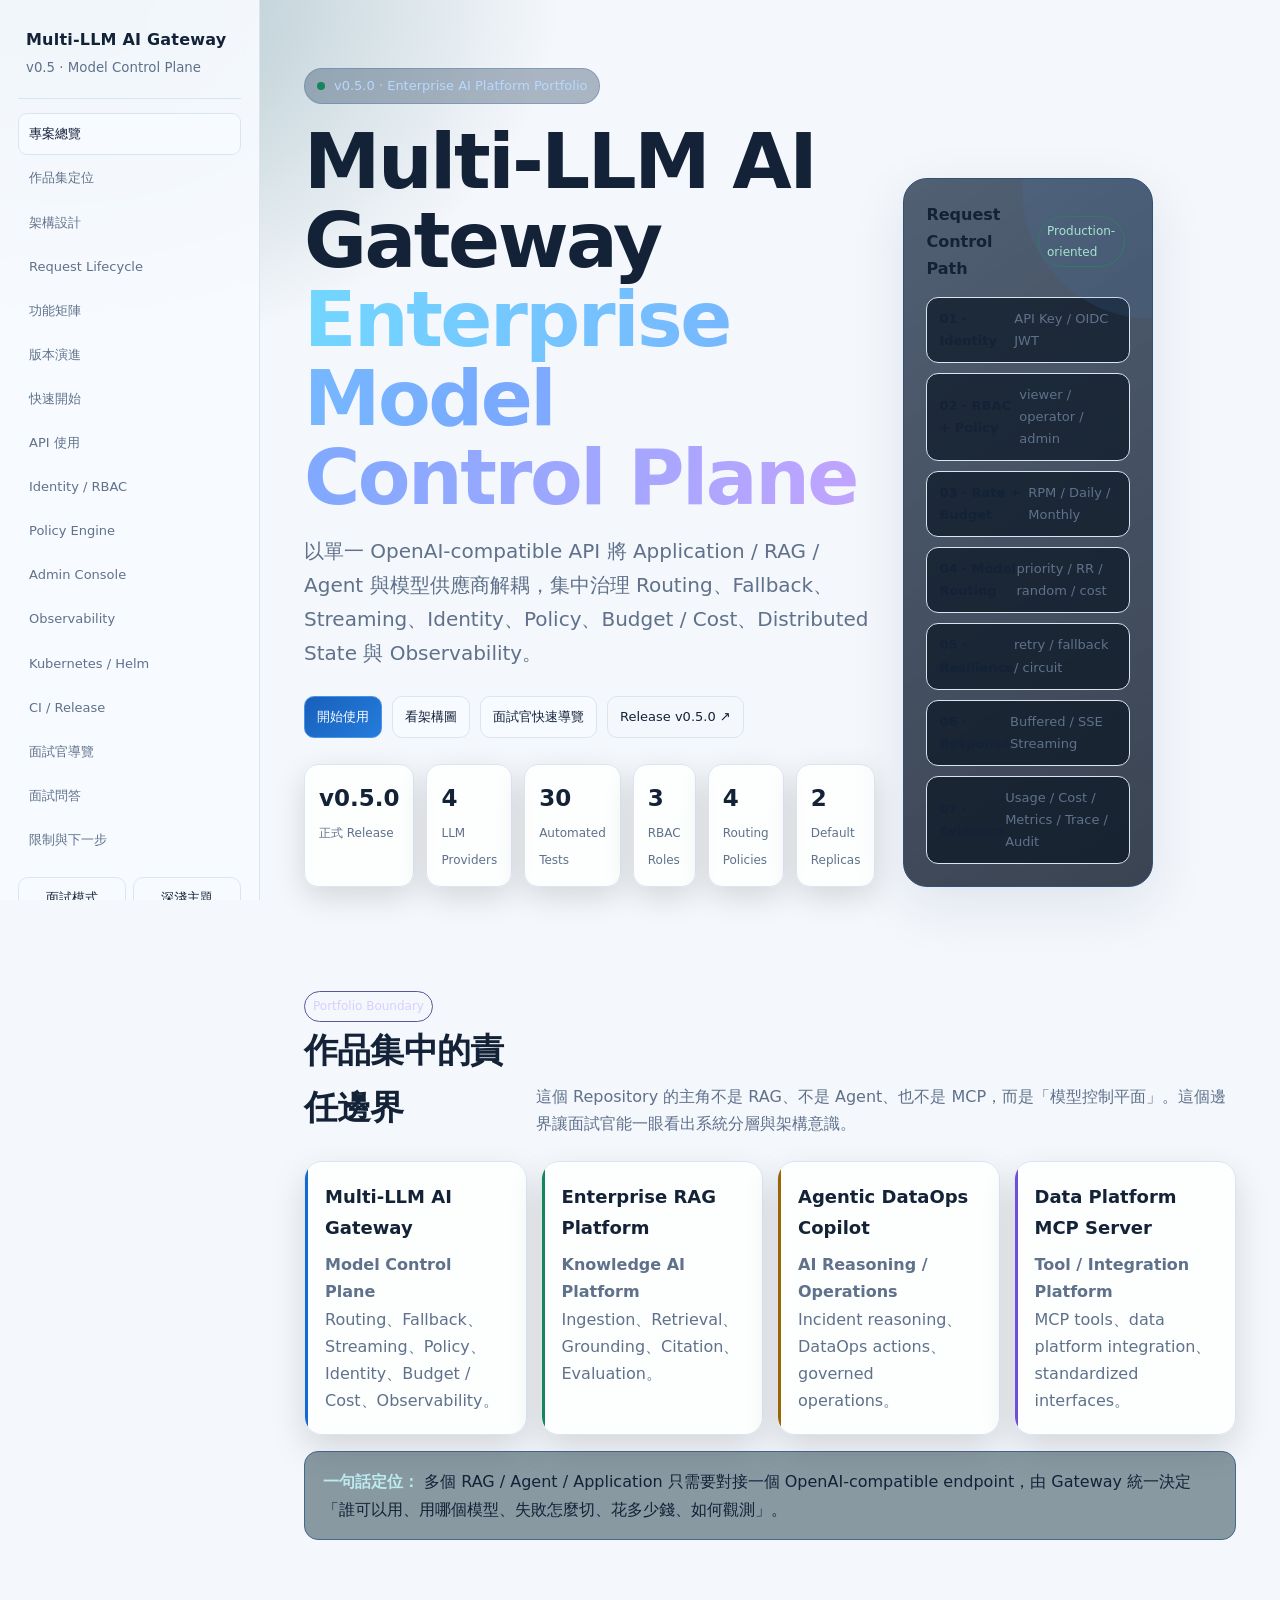
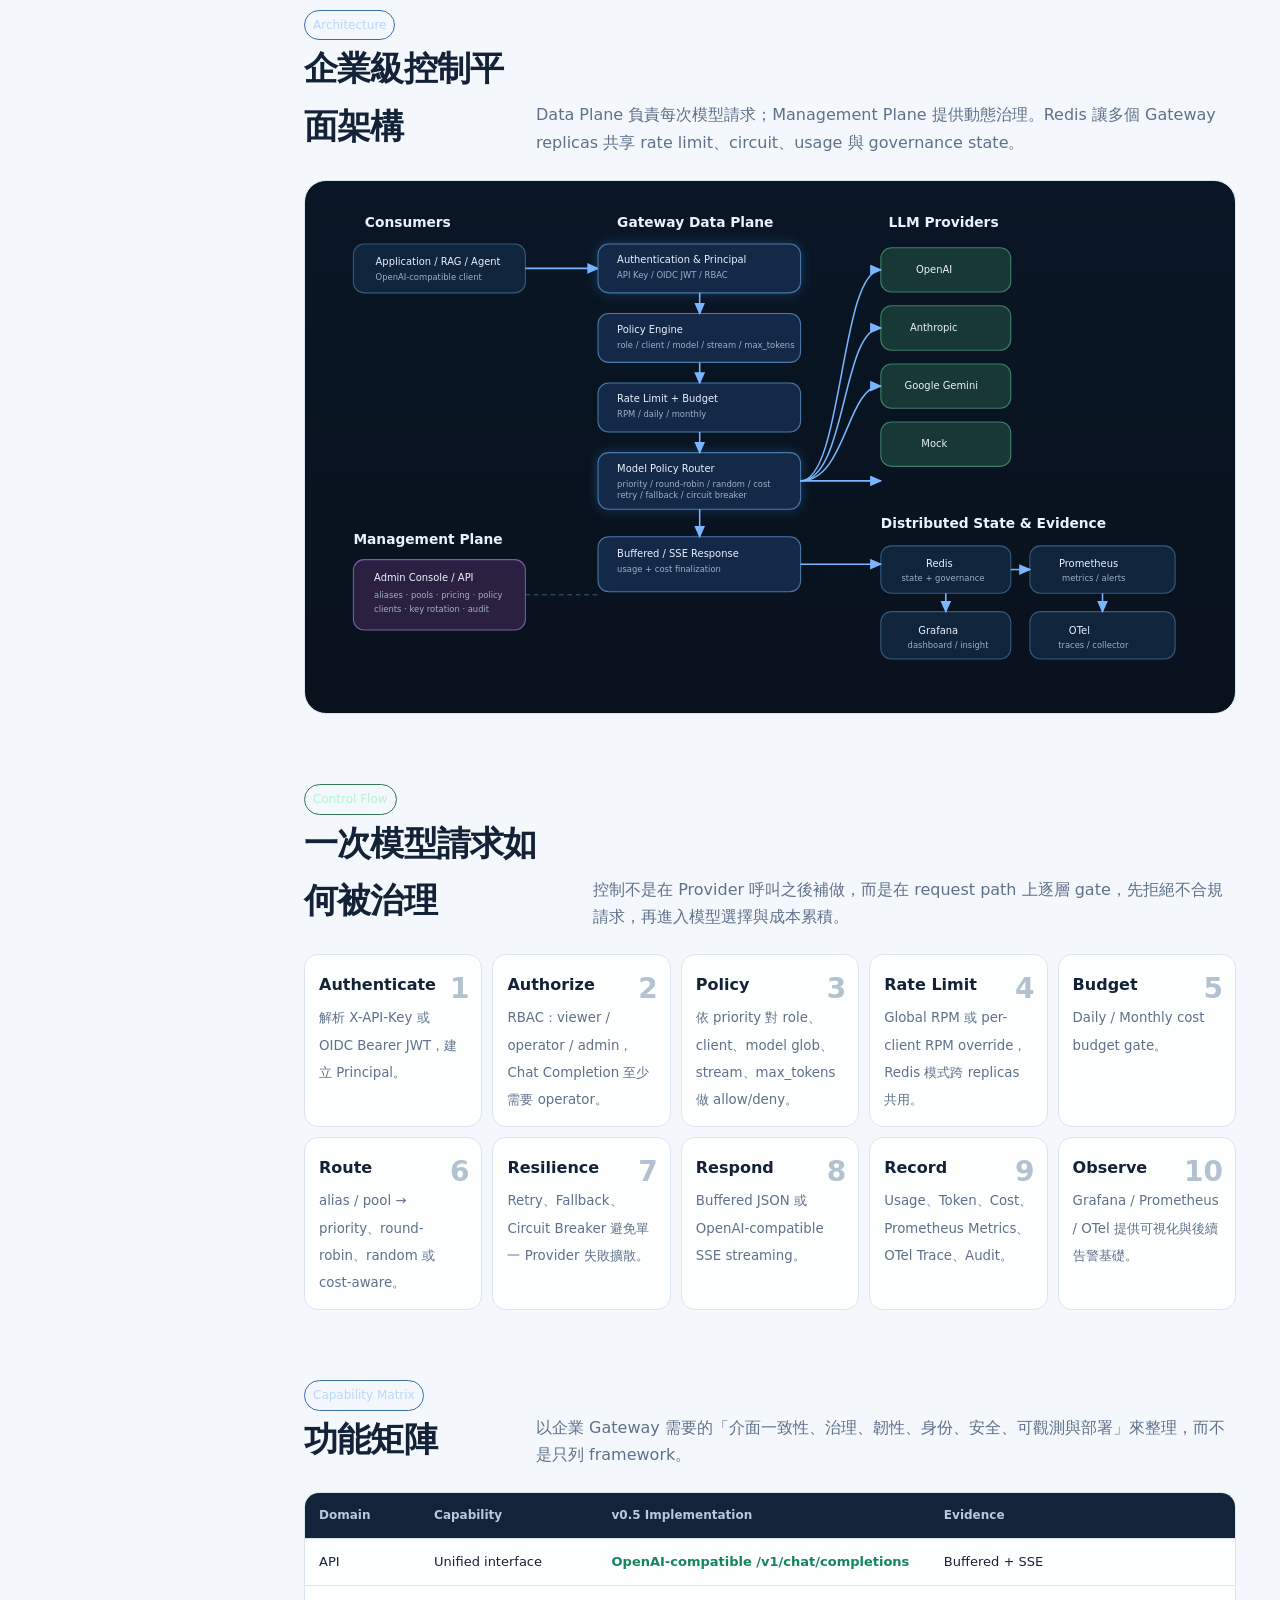
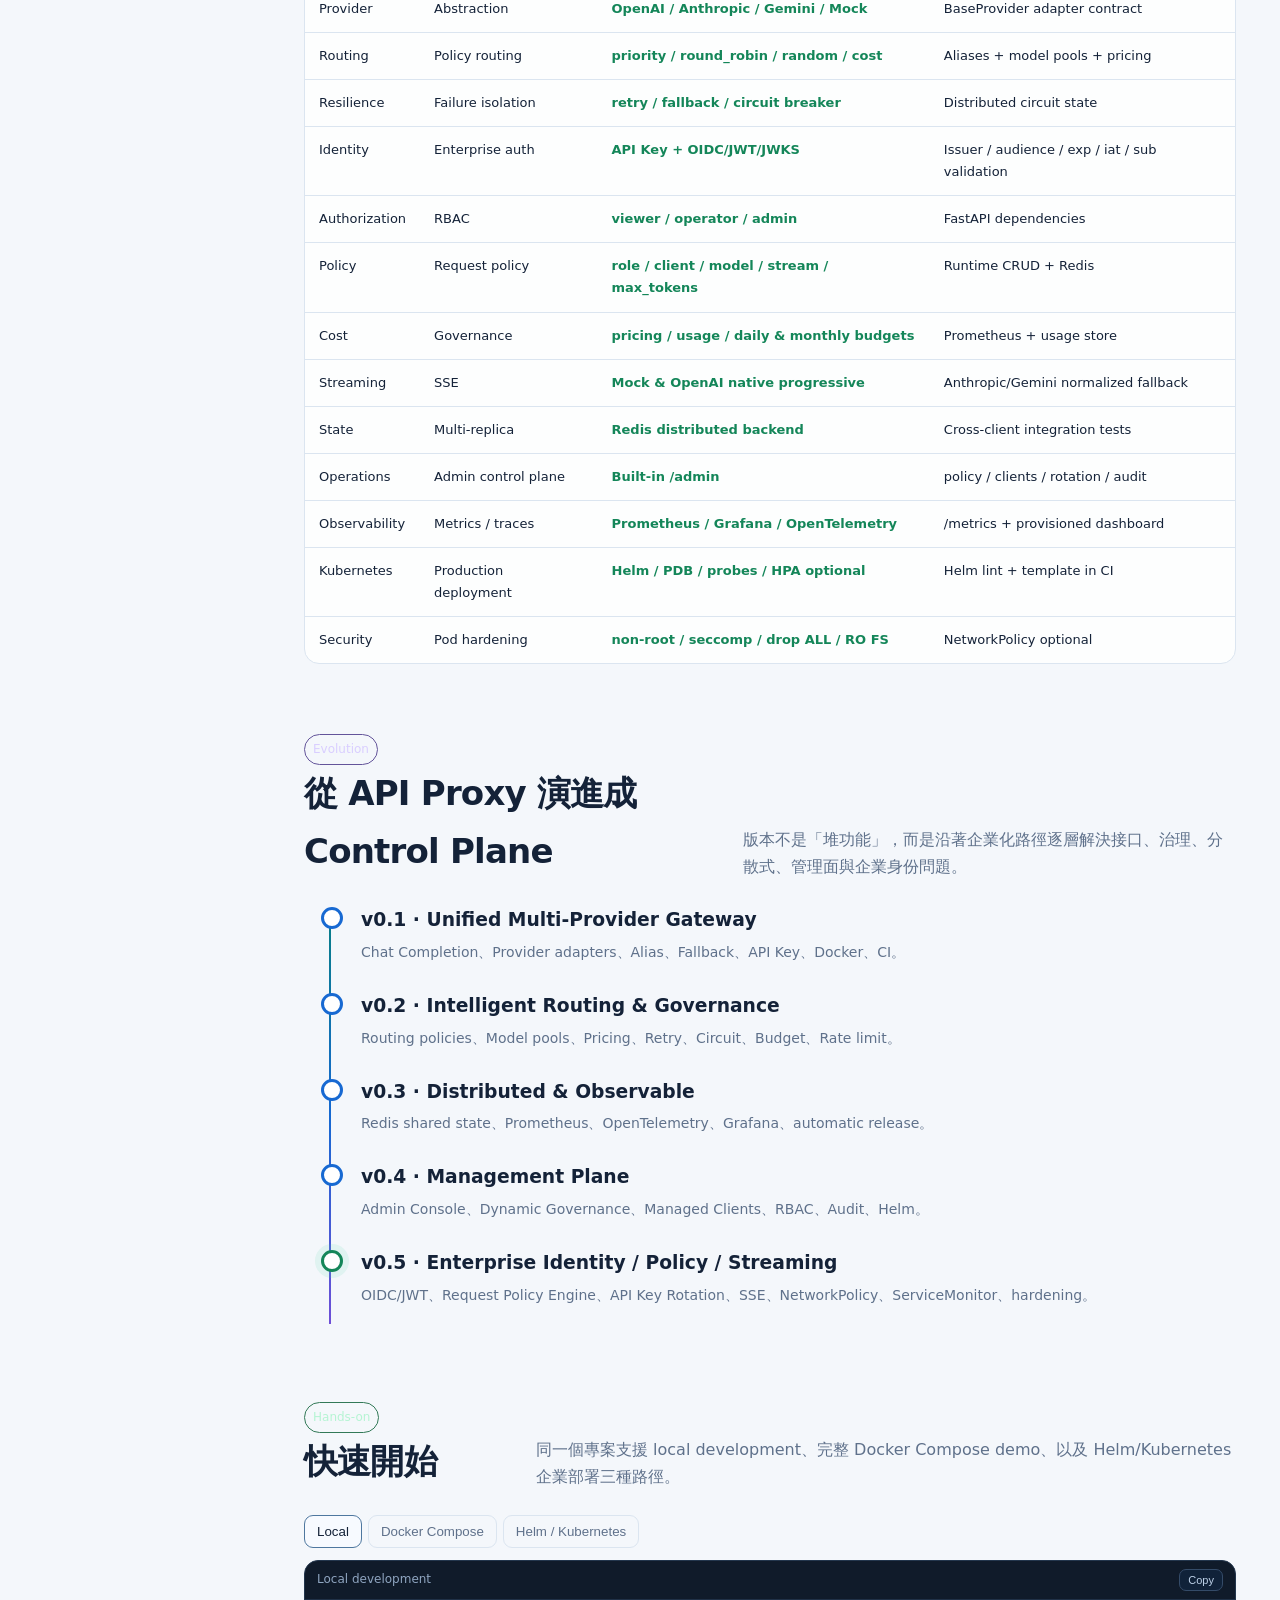
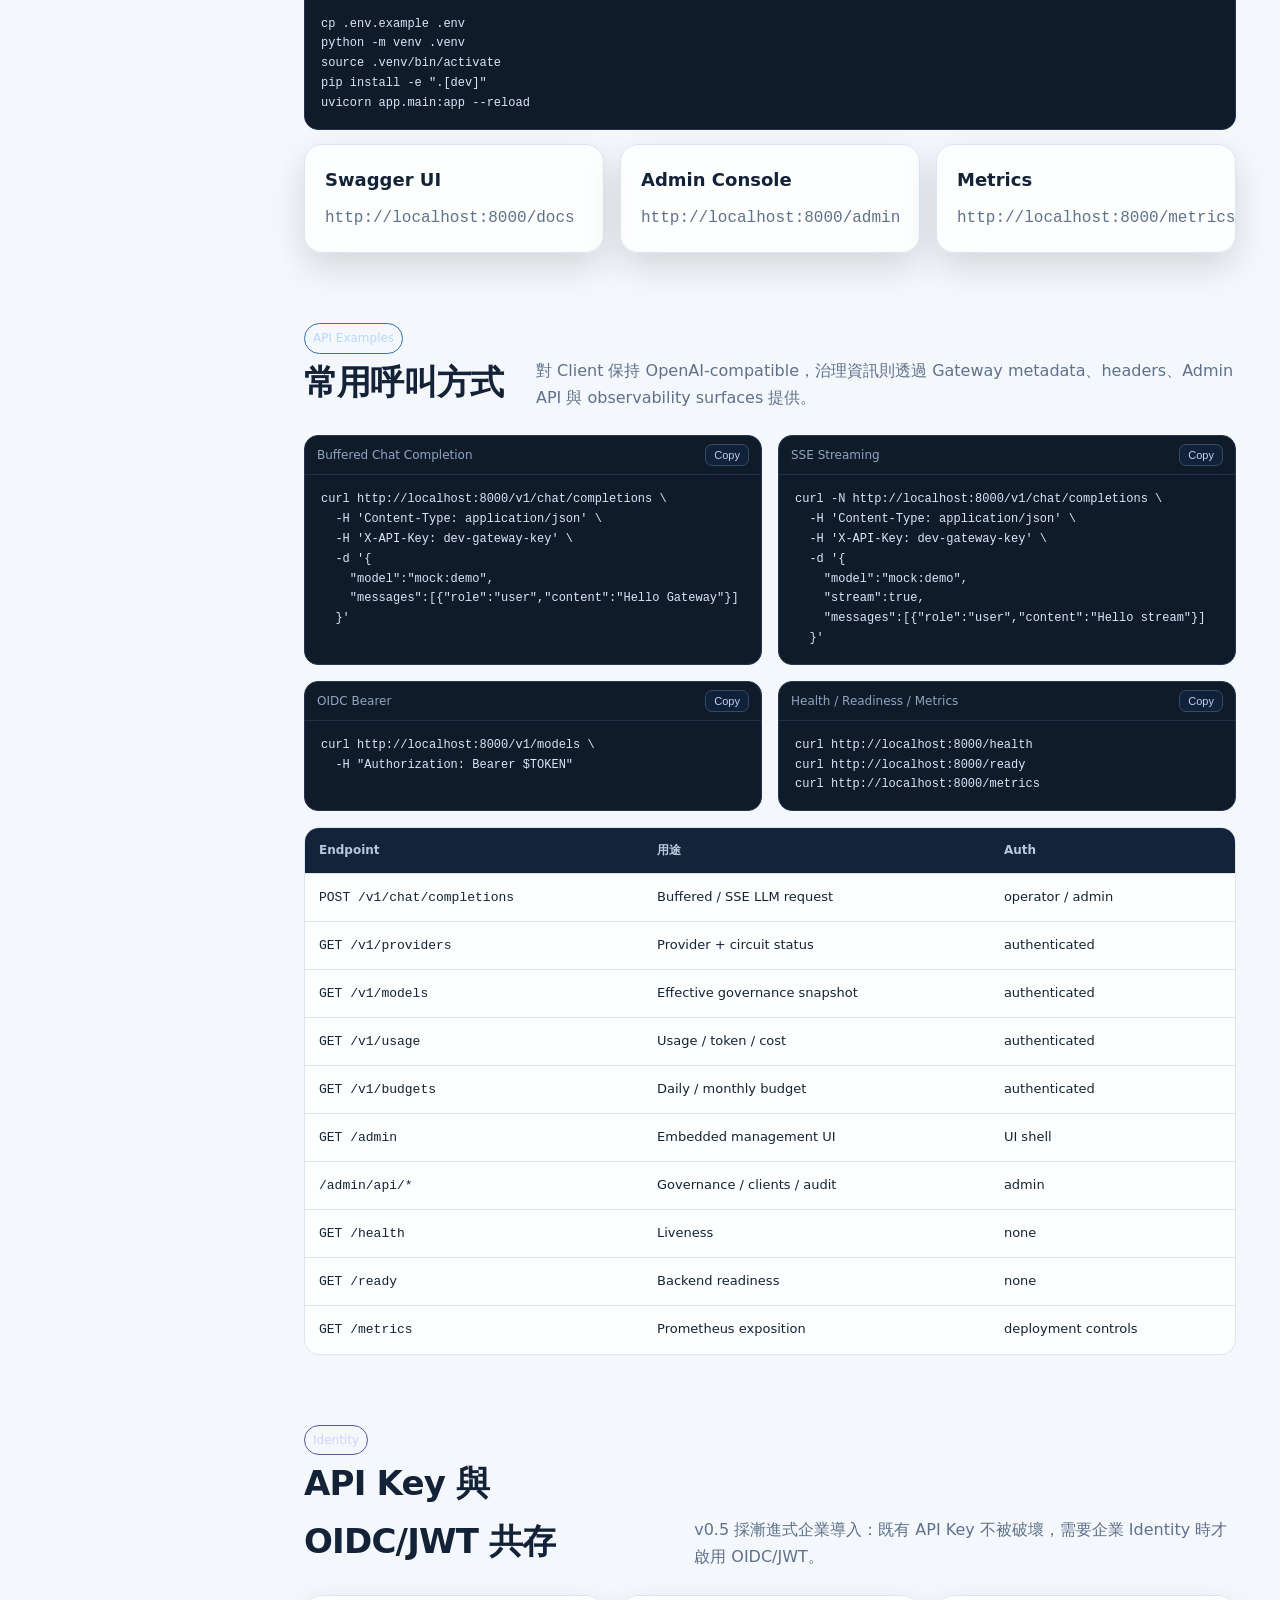
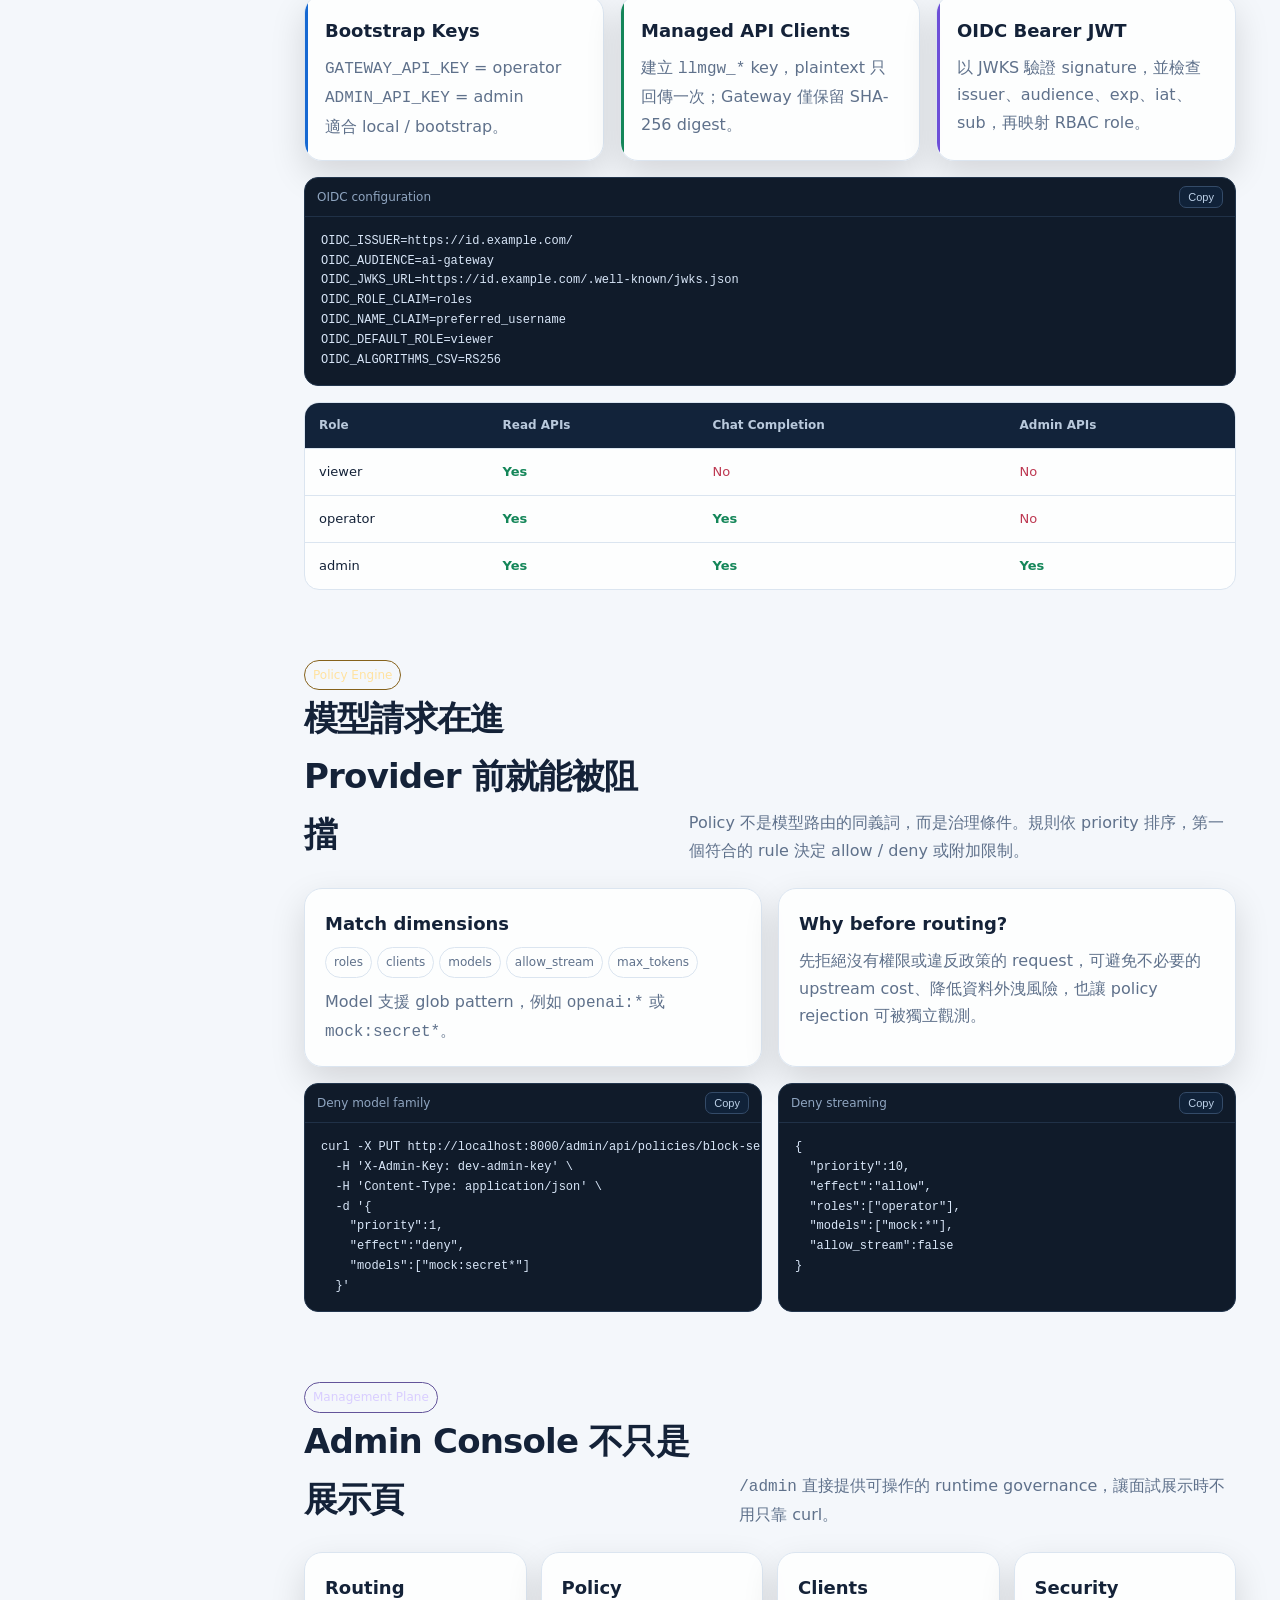
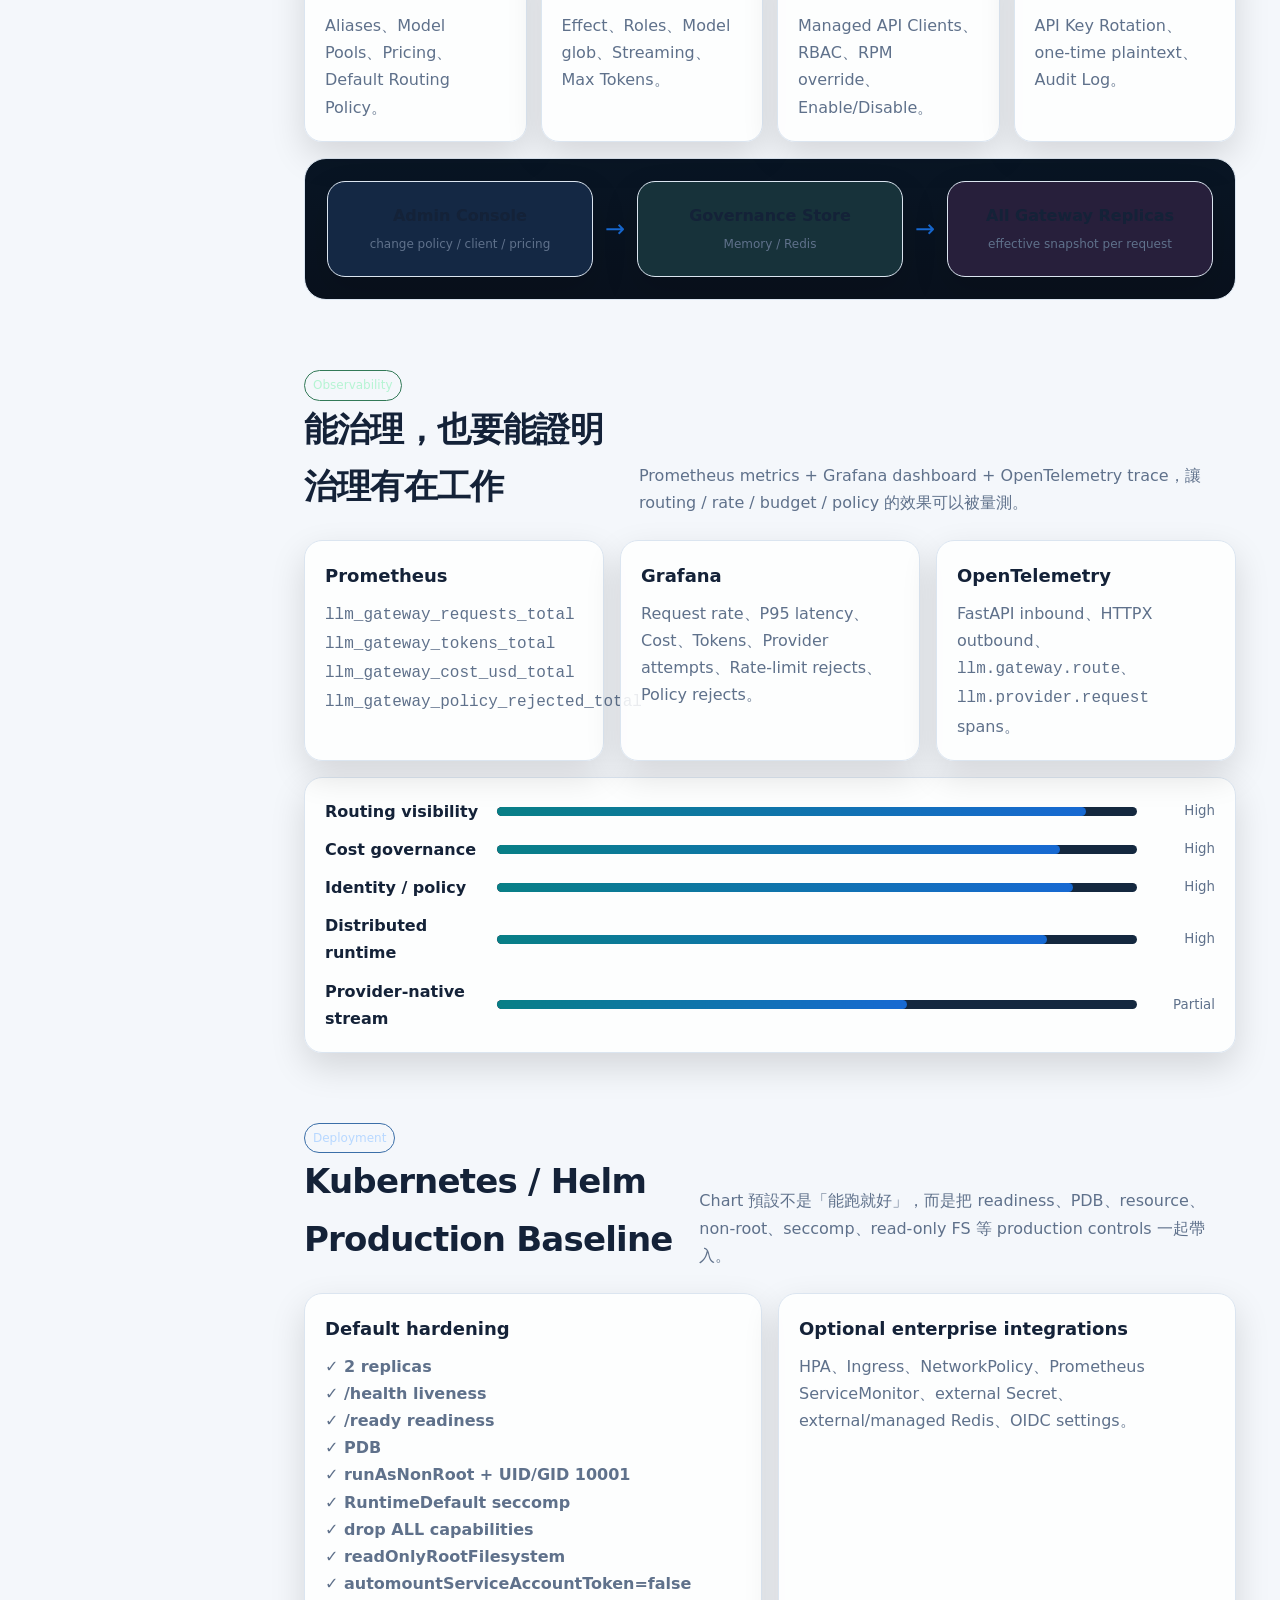
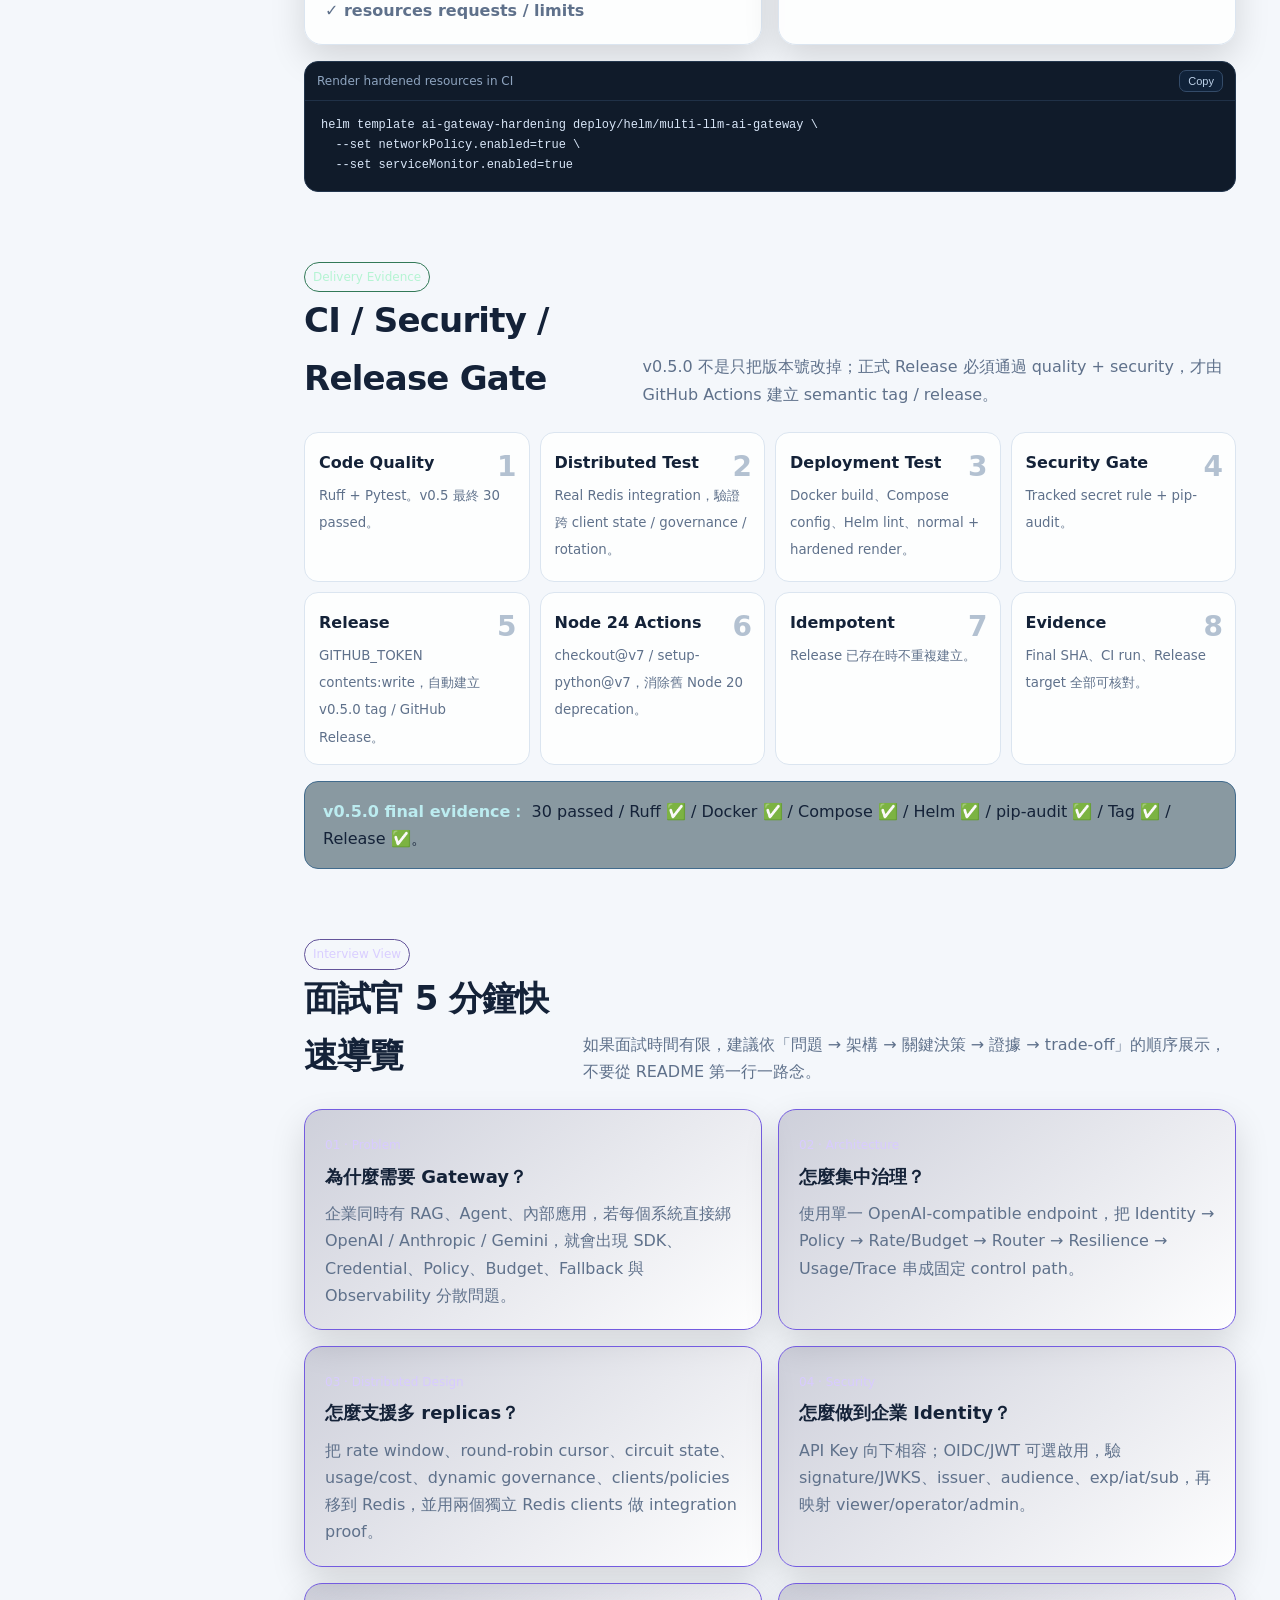
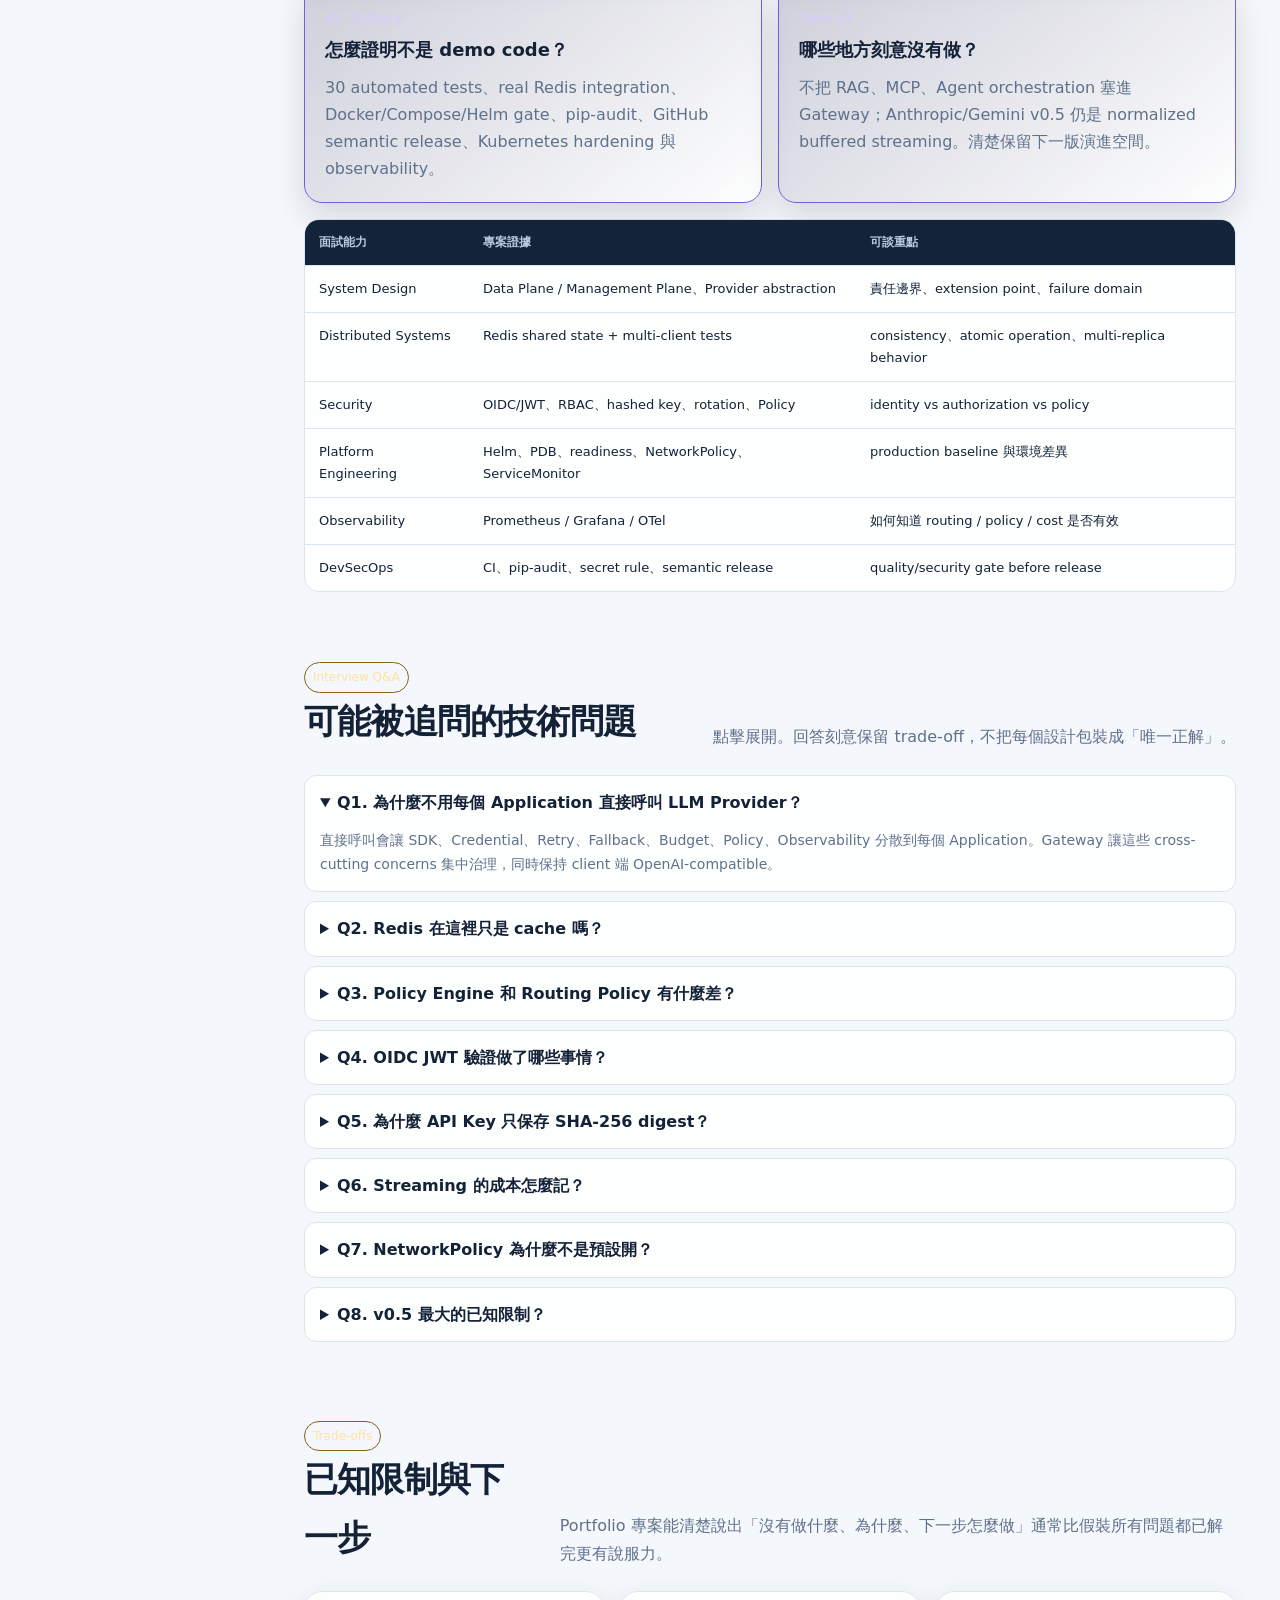
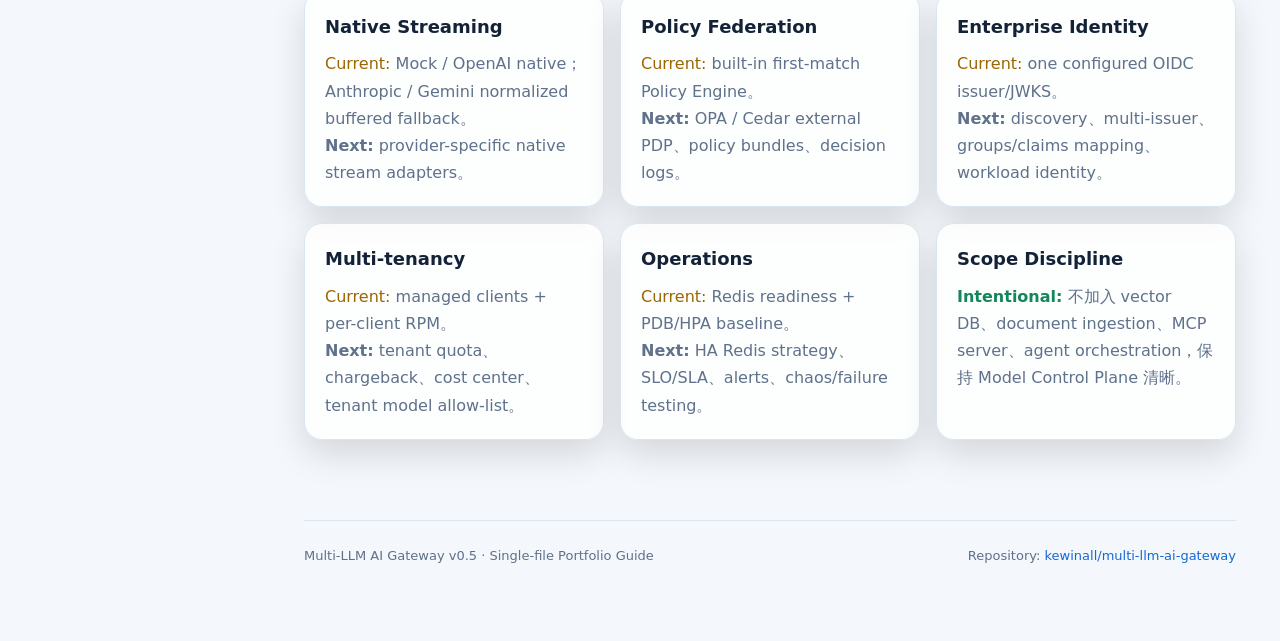
==== docs/index.html @ bb3d61ed "docs: add GitHub Pages entry point" ====
<!doctype html>
<html lang="zh-Hant">
<head>
  <meta charset="utf-8">
  <meta name="viewport" content="width=device-width,initial-scale=1">
  <meta http-equiv="refresh" content="0; url=./multi-llm-ai-gateway-guide.html">
  <title>Multi-LLM AI Gateway — Live Project Guide</title>
  <meta name="description" content="Model Control Plane portfolio project by kewinall.">
  <link rel="canonical" href="./multi-llm-ai-gateway-guide.html">
  <style>
    body{font-family:system-ui,-apple-system,BlinkMacSystemFont,"Segoe UI",sans-serif;margin:0;min-height:100vh;display:grid;place-items:center;background:#0d1117;color:#e6edf3}
    main{max-width:720px;padding:40px;text-align:center}
    a{color:#58a6ff}
    p{line-height:1.7;color:#9da7b3}
  </style>
  <script>location.replace("./multi-llm-ai-gateway-guide.html");</script>
</head>
<body>
  <main>
    <h1>Multi-LLM AI Gateway</h1>
    <p>Model Control Plane</p>
    <p>正在開啟 Live Project Guide。若瀏覽器未自動轉址，請使用下方連結。</p>
    <p><a href="./multi-llm-ai-gateway-guide.html">Open Live Project Guide</a></p>
  </main>
</body>
</html>
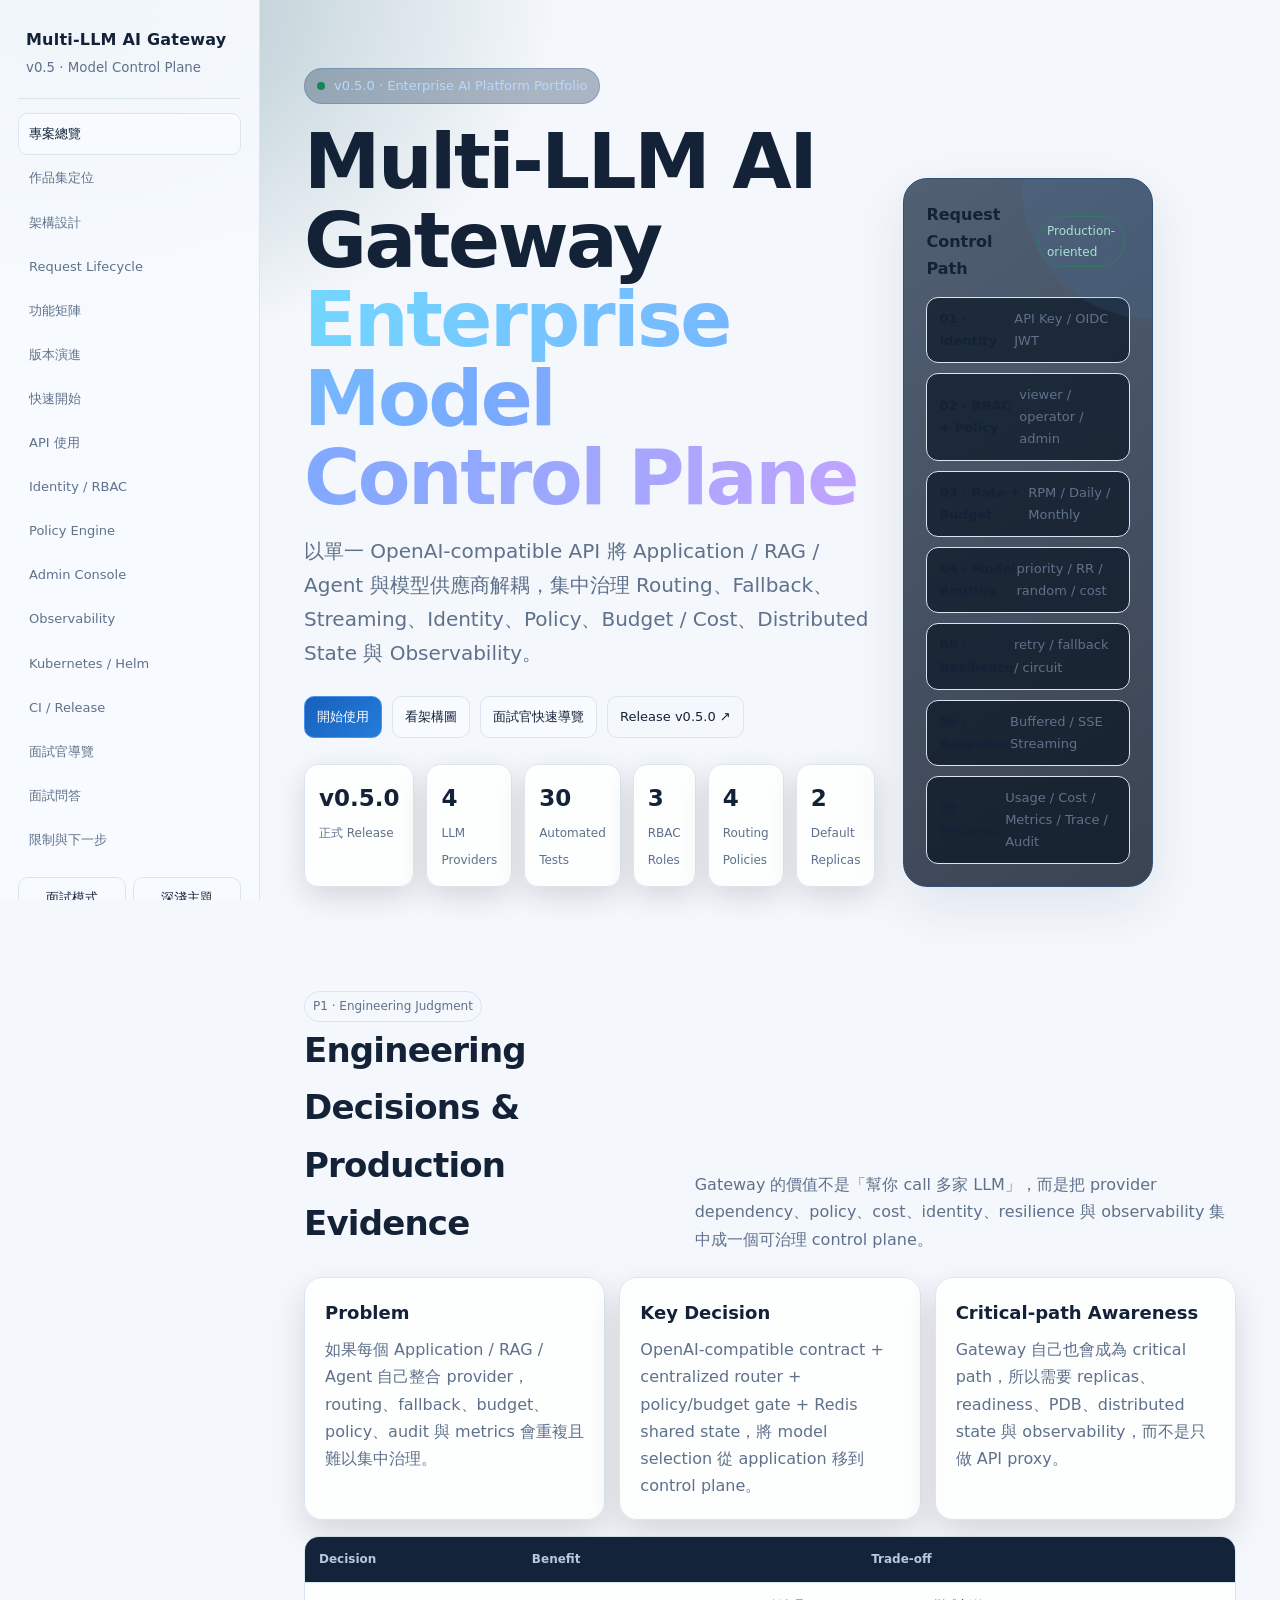
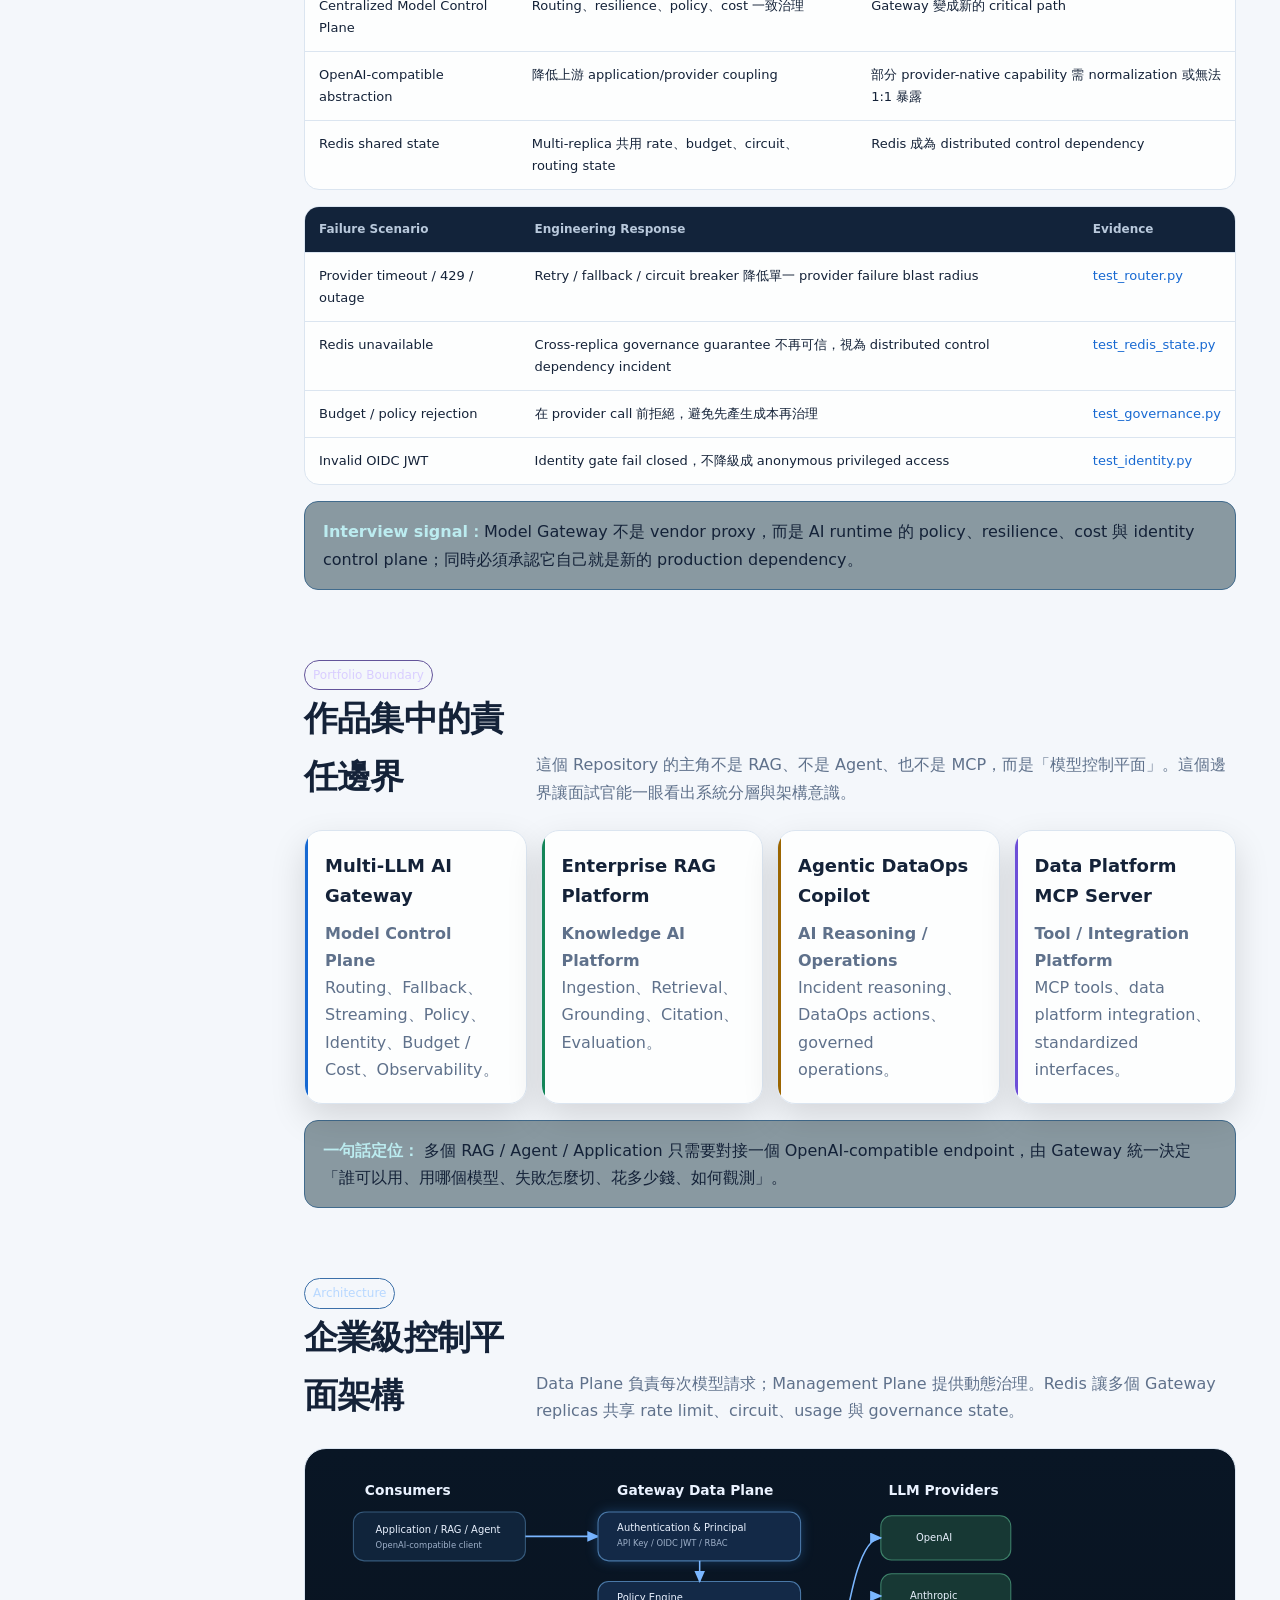
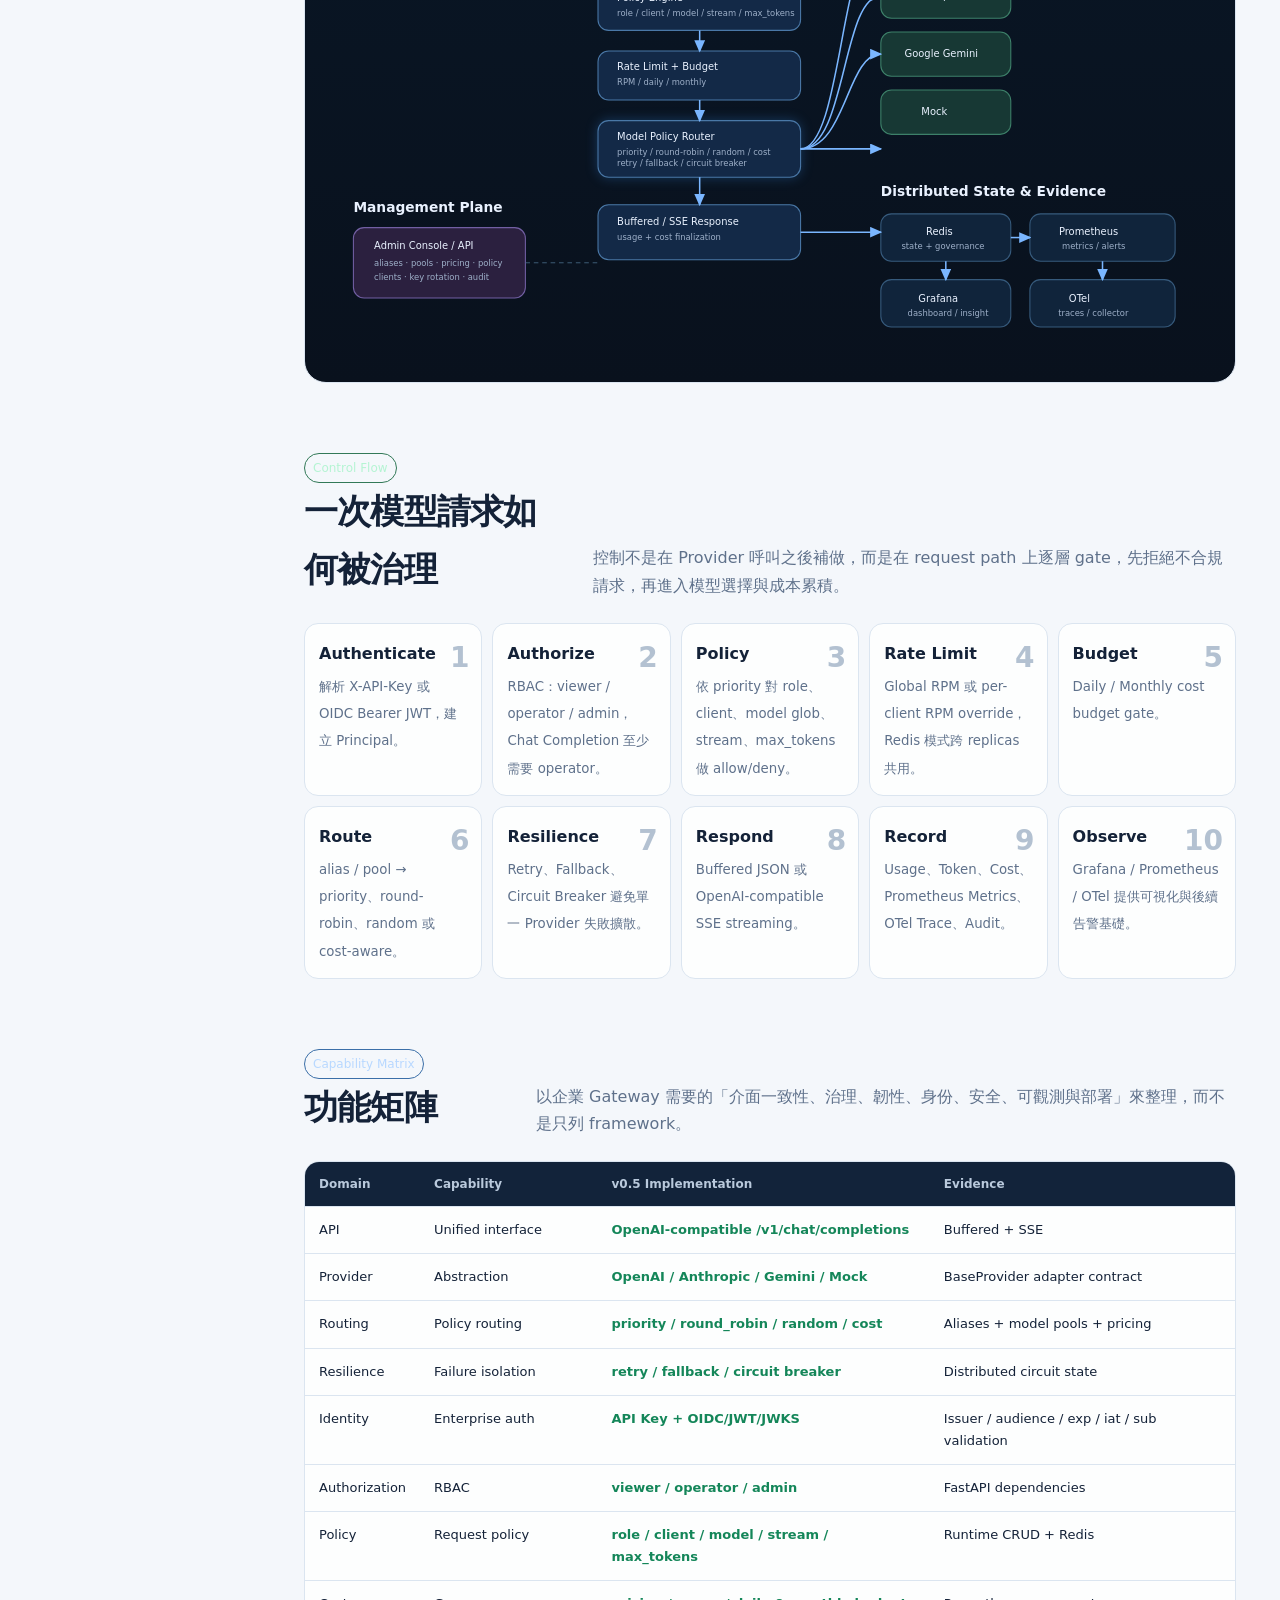
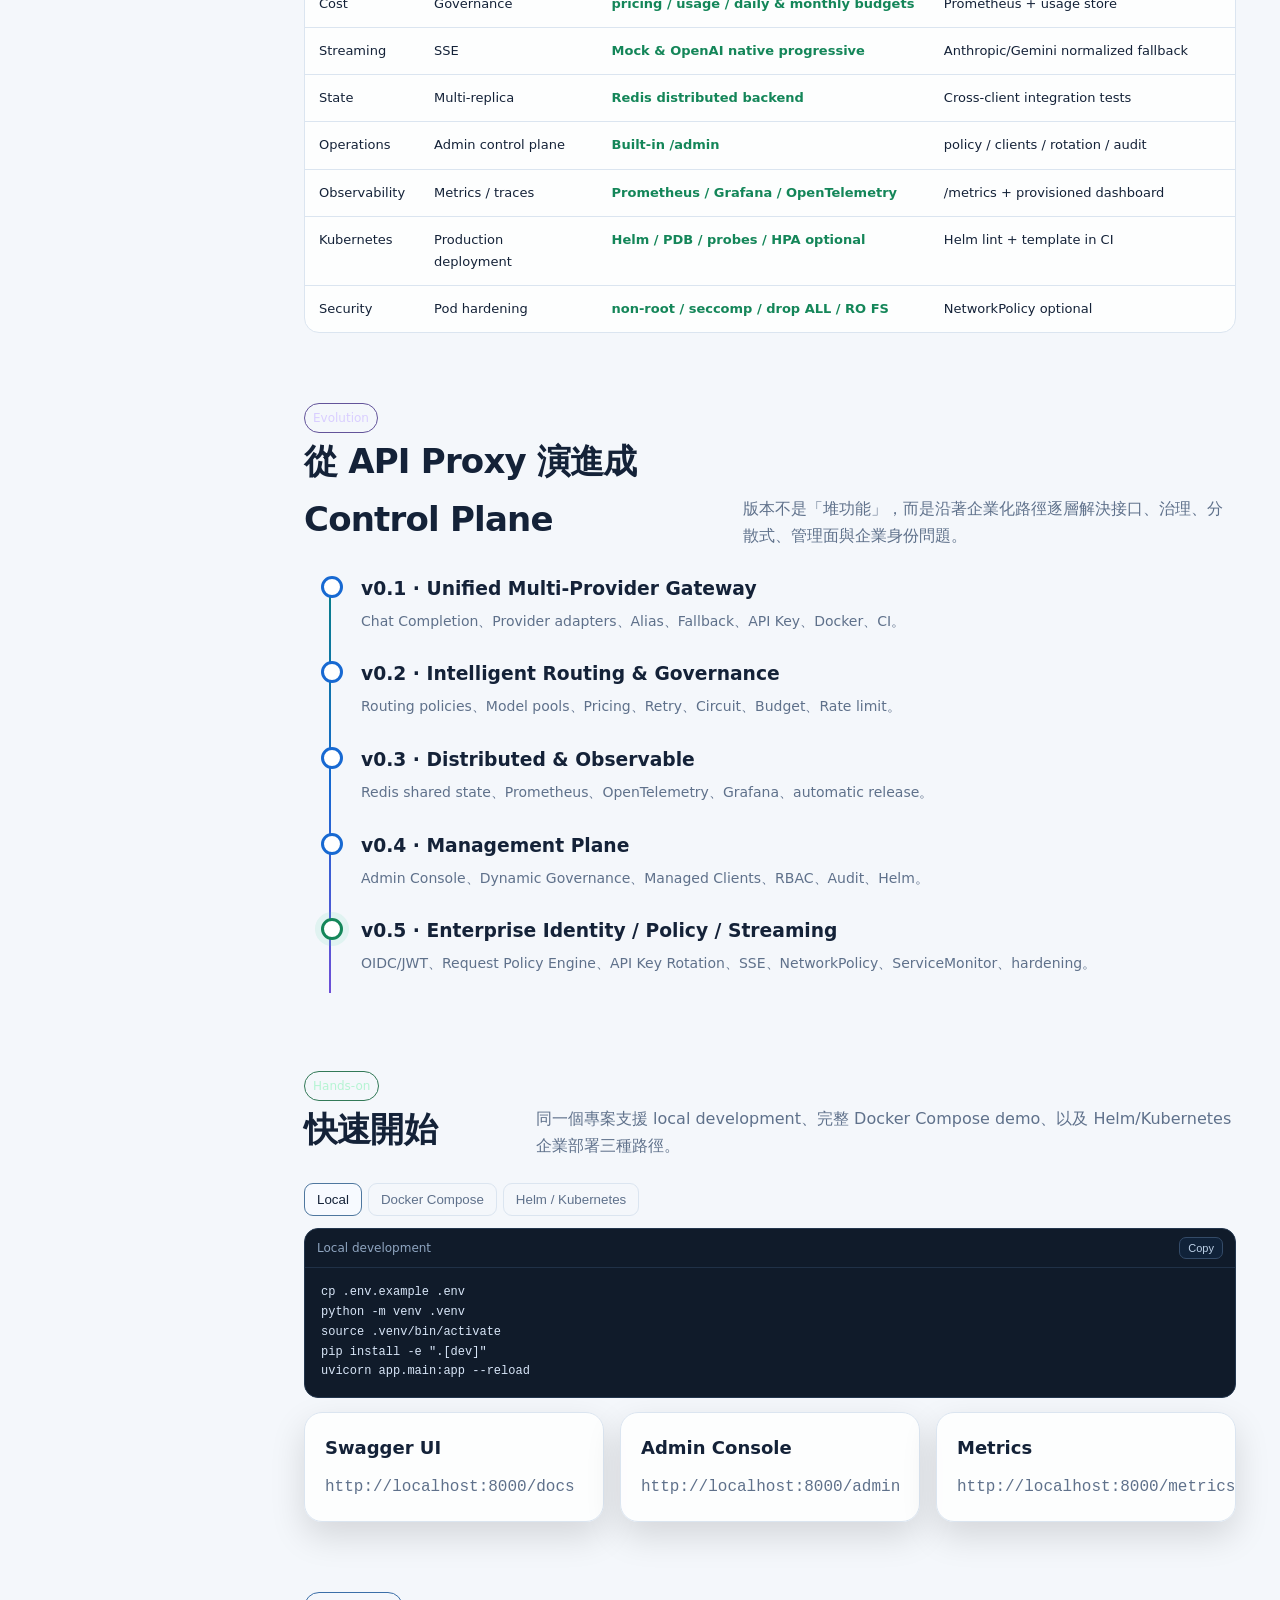
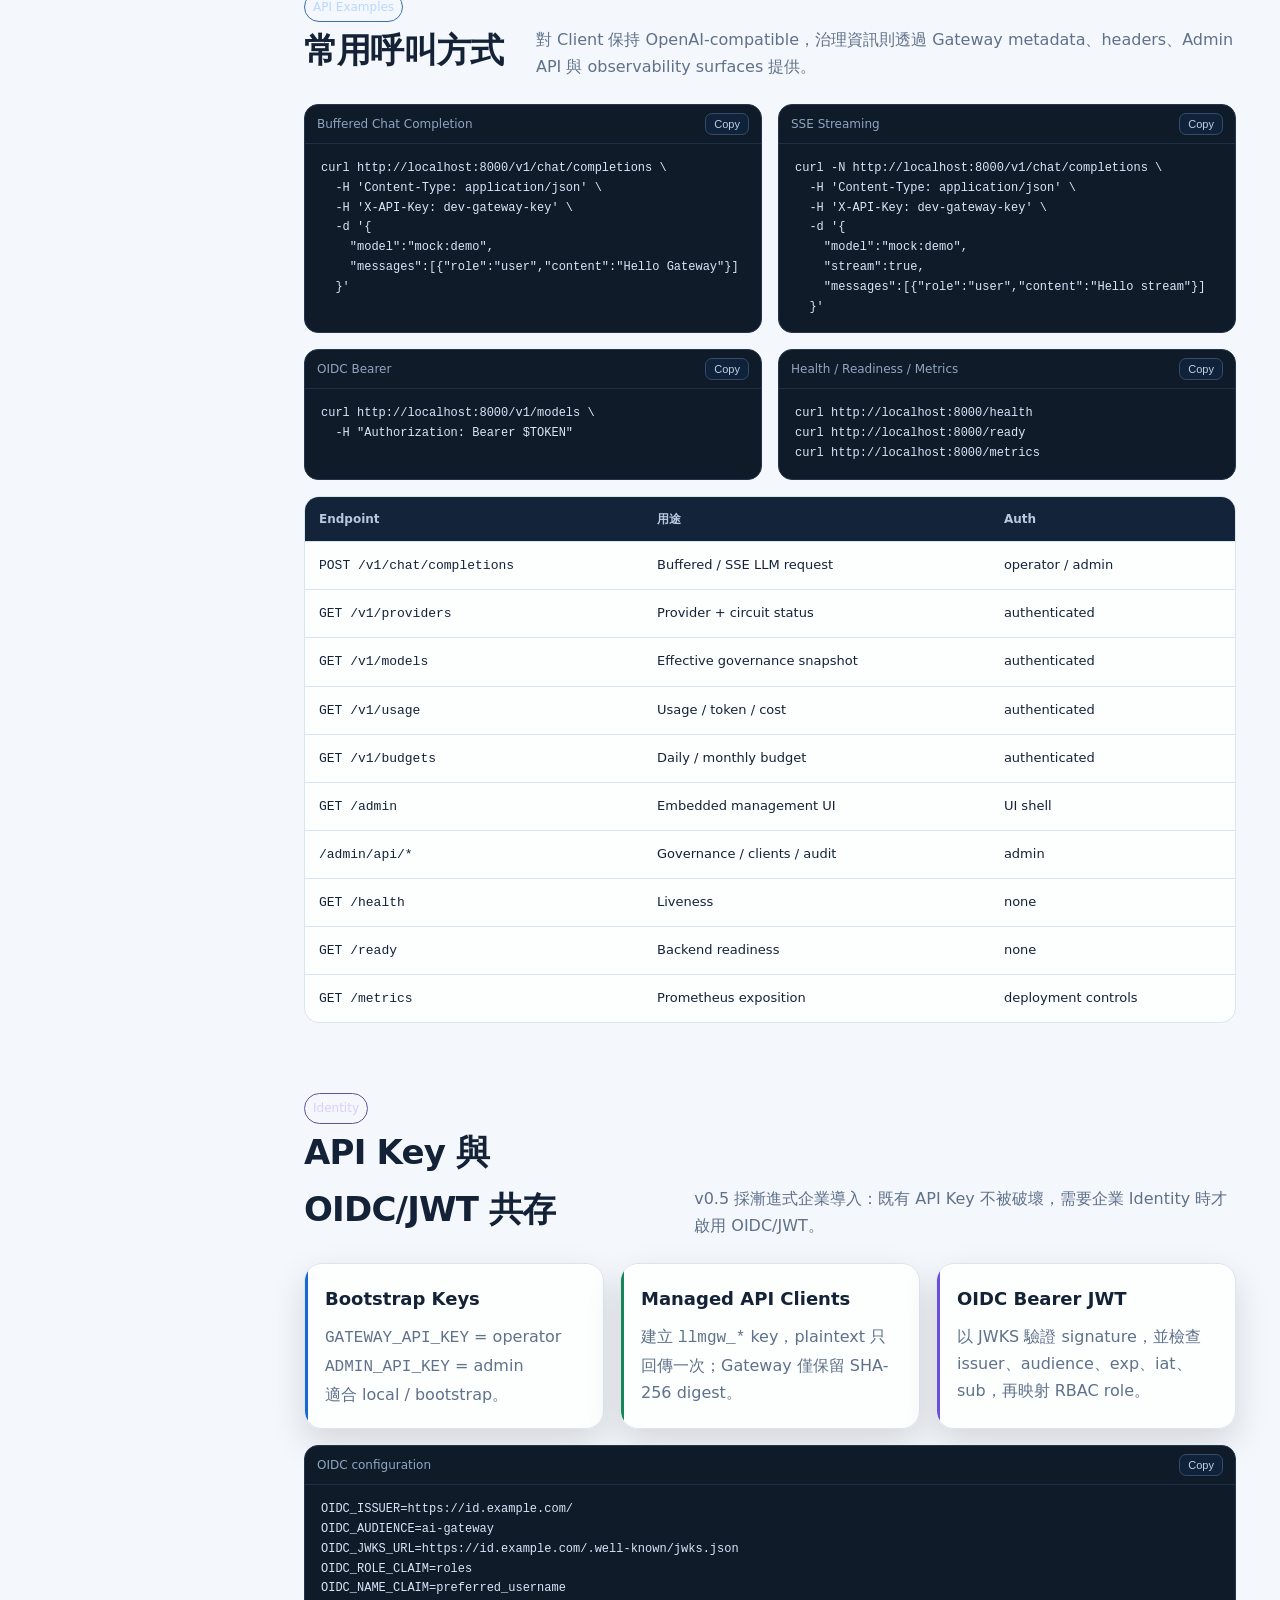
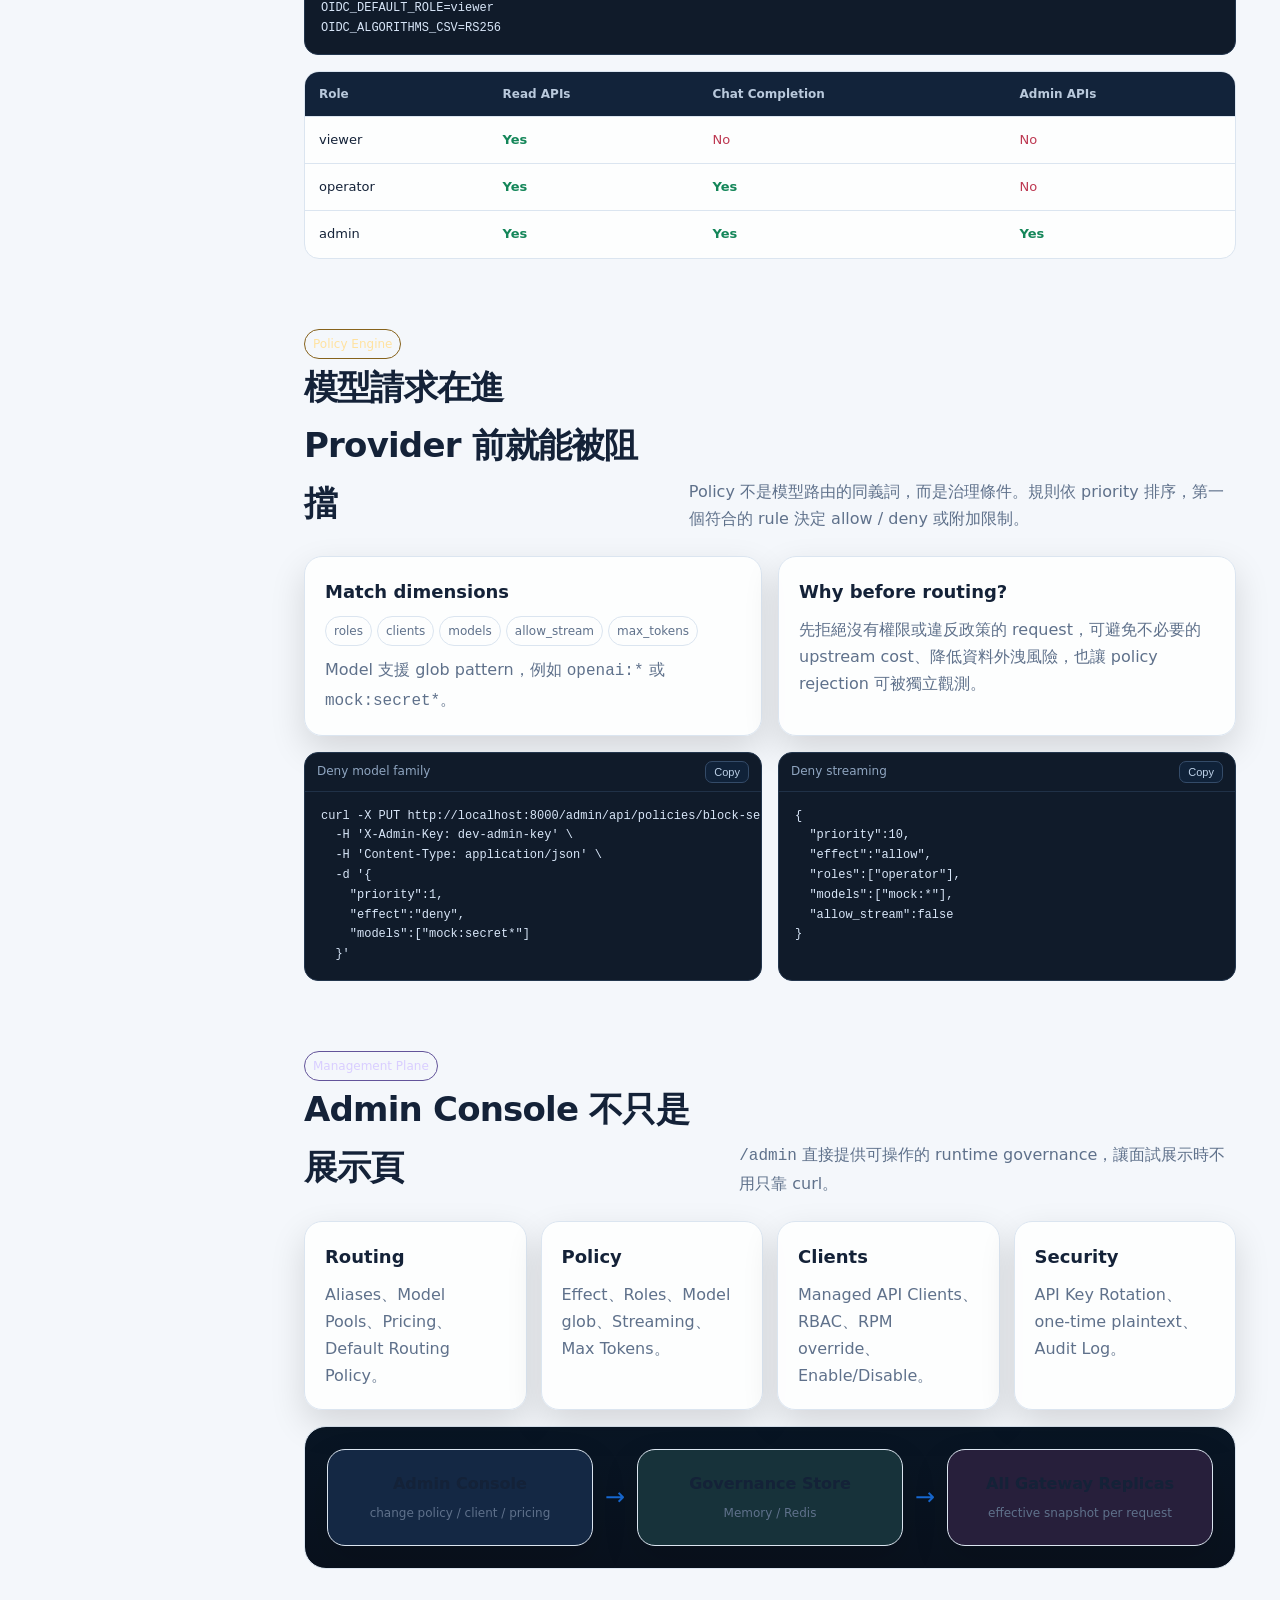
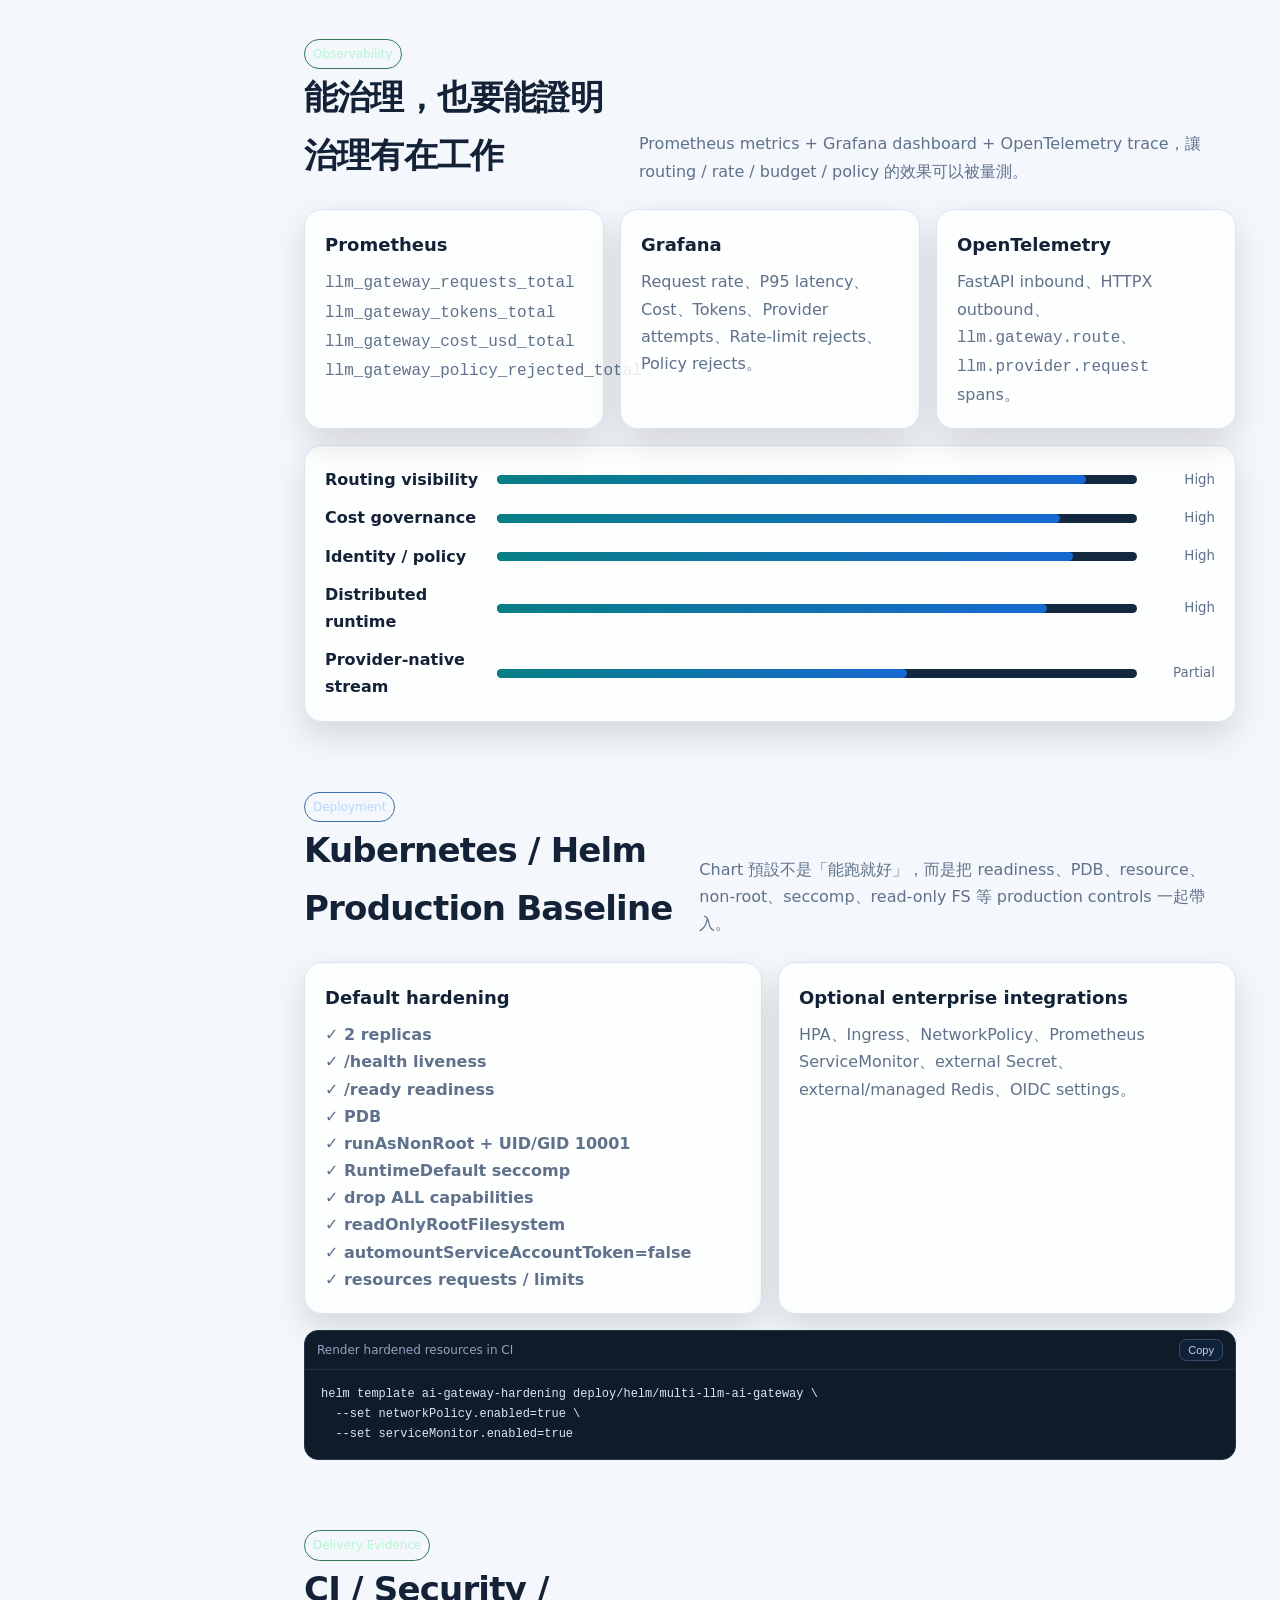
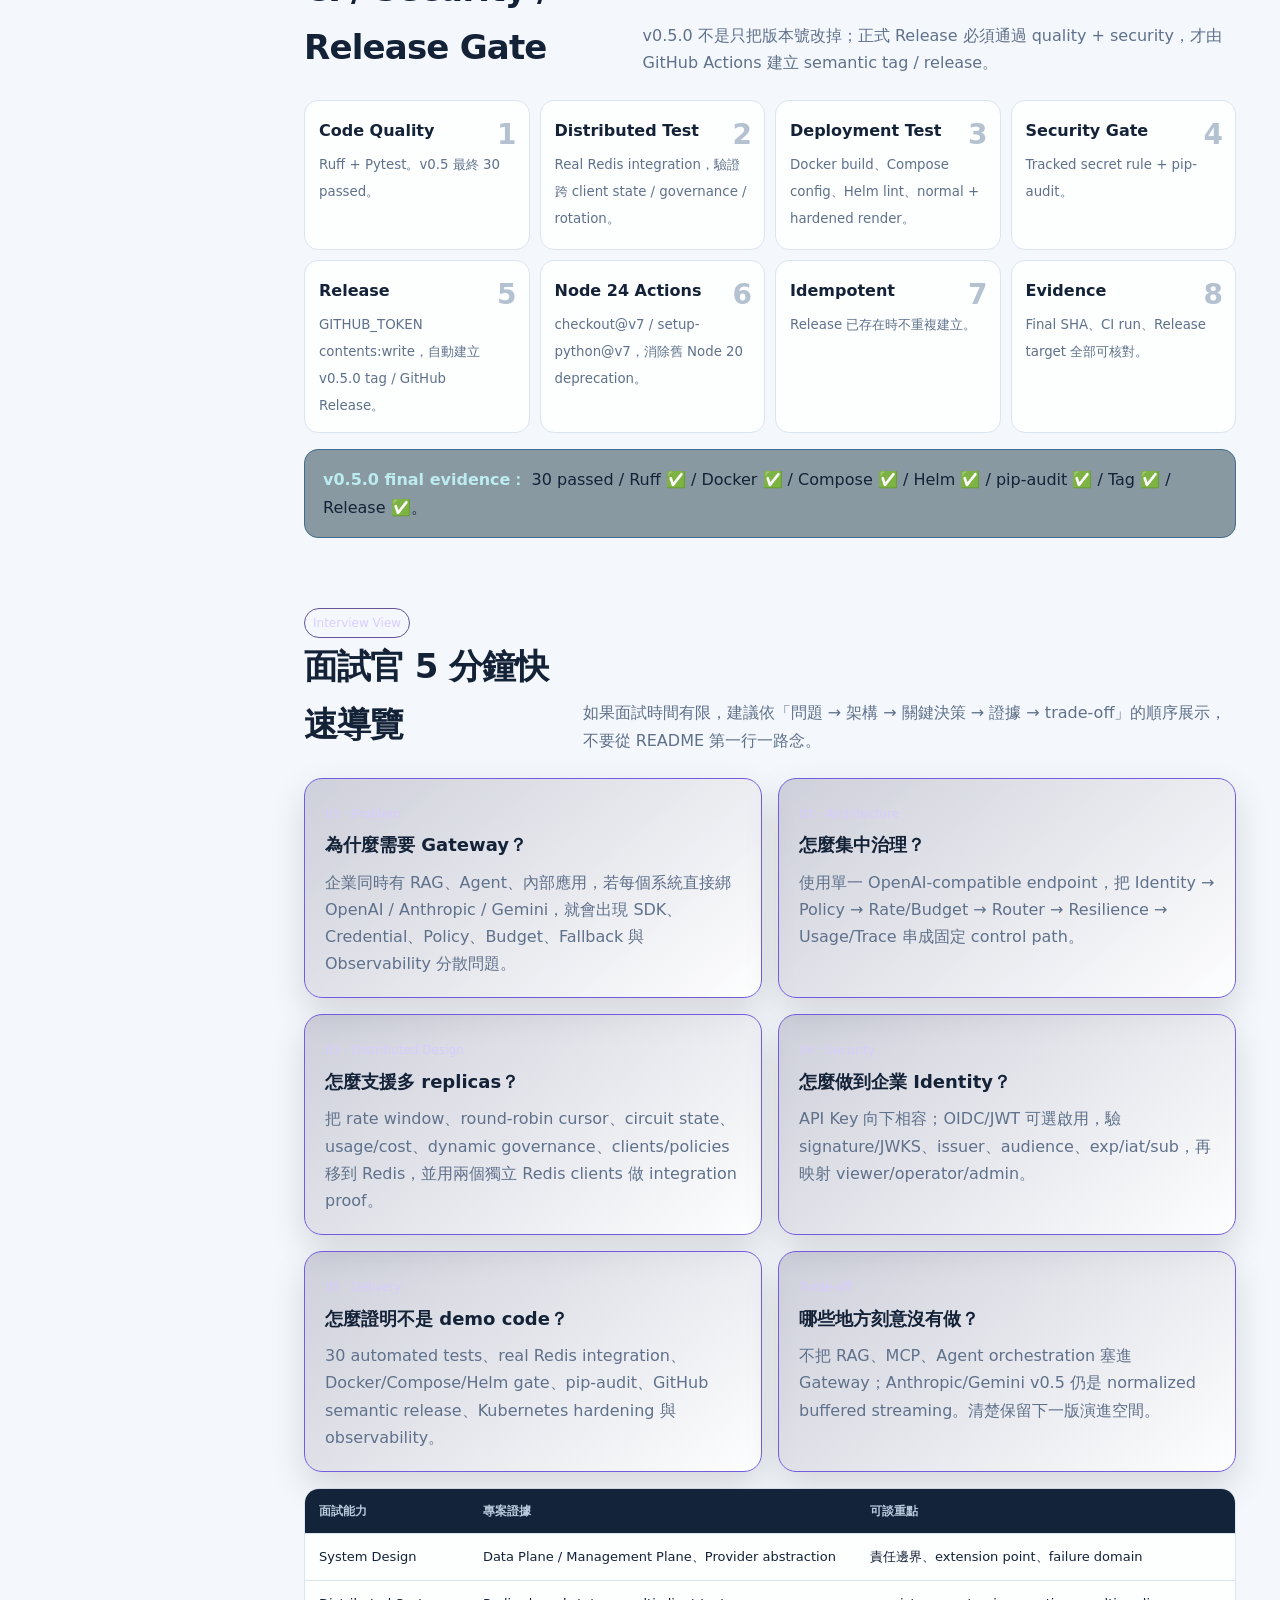
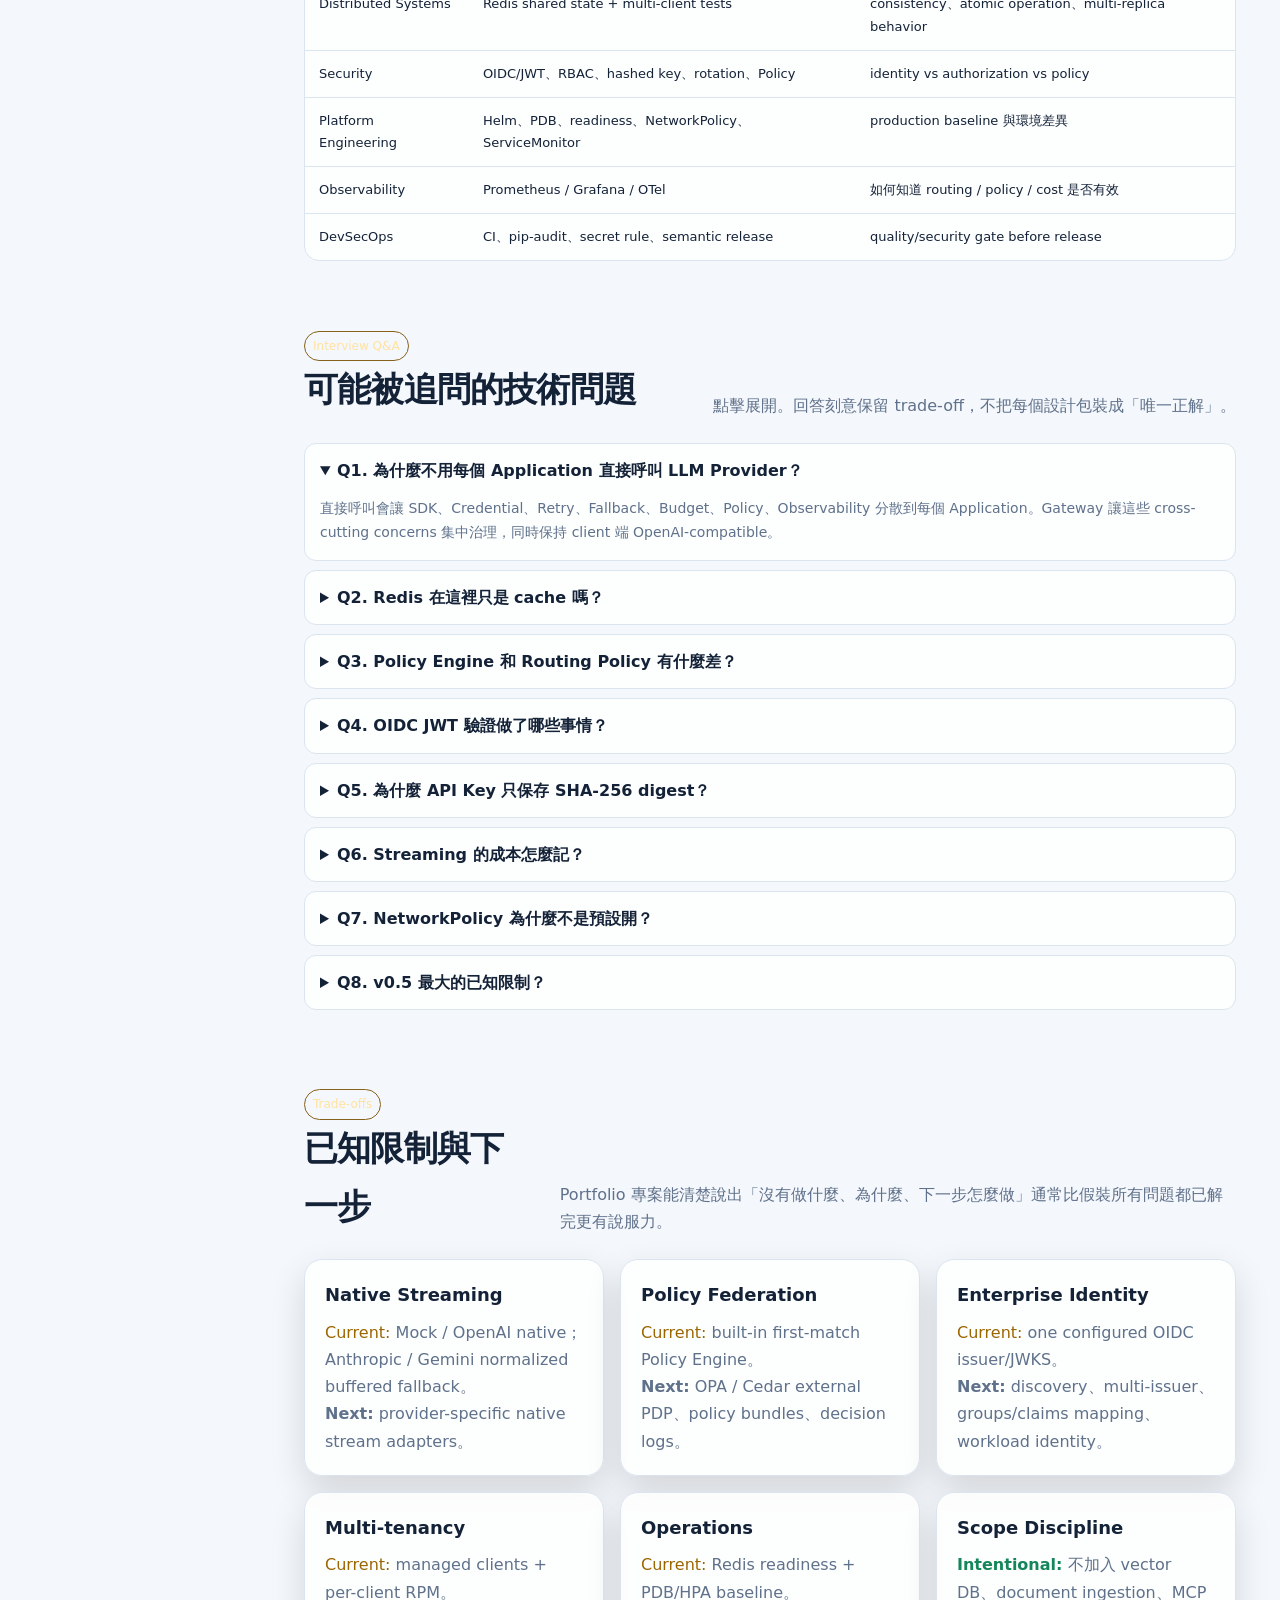
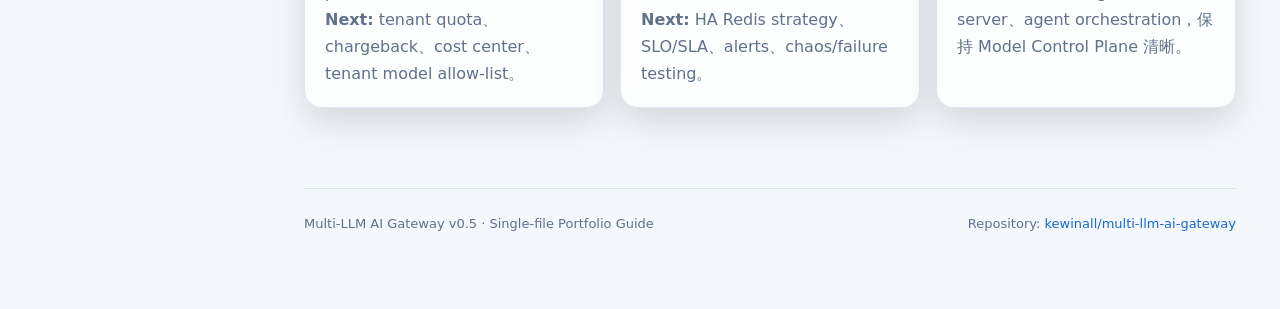
==== commit 86b6c959: "docs: localize Pages entry and trigger deployment" ====
--- a/docs/index.html
+++ b/docs/index.html
@@ -4,11 +4,11 @@
   <meta charset="utf-8">
   <meta name="viewport" content="width=device-width,initial-scale=1">
   <meta http-equiv="refresh" content="0; url=./multi-llm-ai-gateway-guide.html">
-  <title>Multi-LLM AI Gateway — Live Project Guide</title>
-  <meta name="description" content="Model Control Plane portfolio project by kewinall.">
+  <title>Multi-LLM AI Gateway｜互動式專案說明</title>
+  <meta name="description" content="kewinall 的 Model Control Plane 作品集專案。">
   <link rel="canonical" href="./multi-llm-ai-gateway-guide.html">
   <style>
-    body{font-family:system-ui,-apple-system,BlinkMacSystemFont,"Segoe UI",sans-serif;margin:0;min-height:100vh;display:grid;place-items:center;background:#0d1117;color:#e6edf3}
+    body{font-family:system-ui,-apple-system,BlinkMacSystemFont,"Segoe UI","Noto Sans TC","Microsoft JhengHei",sans-serif;margin:0;min-height:100vh;display:grid;place-items:center;background:#0d1117;color:#e6edf3}
     main{max-width:720px;padding:40px;text-align:center}
     a{color:#58a6ff}
     p{line-height:1.7;color:#9da7b3}
@@ -19,8 +19,8 @@
   <main>
     <h1>Multi-LLM AI Gateway</h1>
     <p>Model Control Plane</p>
-    <p>正在開啟 Live Project Guide。若瀏覽器未自動轉址，請使用下方連結。</p>
-    <p><a href="./multi-llm-ai-gateway-guide.html">Open Live Project Guide</a></p>
+    <p>正在開啟互動式專案說明。若瀏覽器未自動轉址，請使用下方連結。</p>
+    <p><a href="./multi-llm-ai-gateway-guide.html">開啟互動式專案說明</a></p>
   </main>
 </body>
-</html>+</html>
